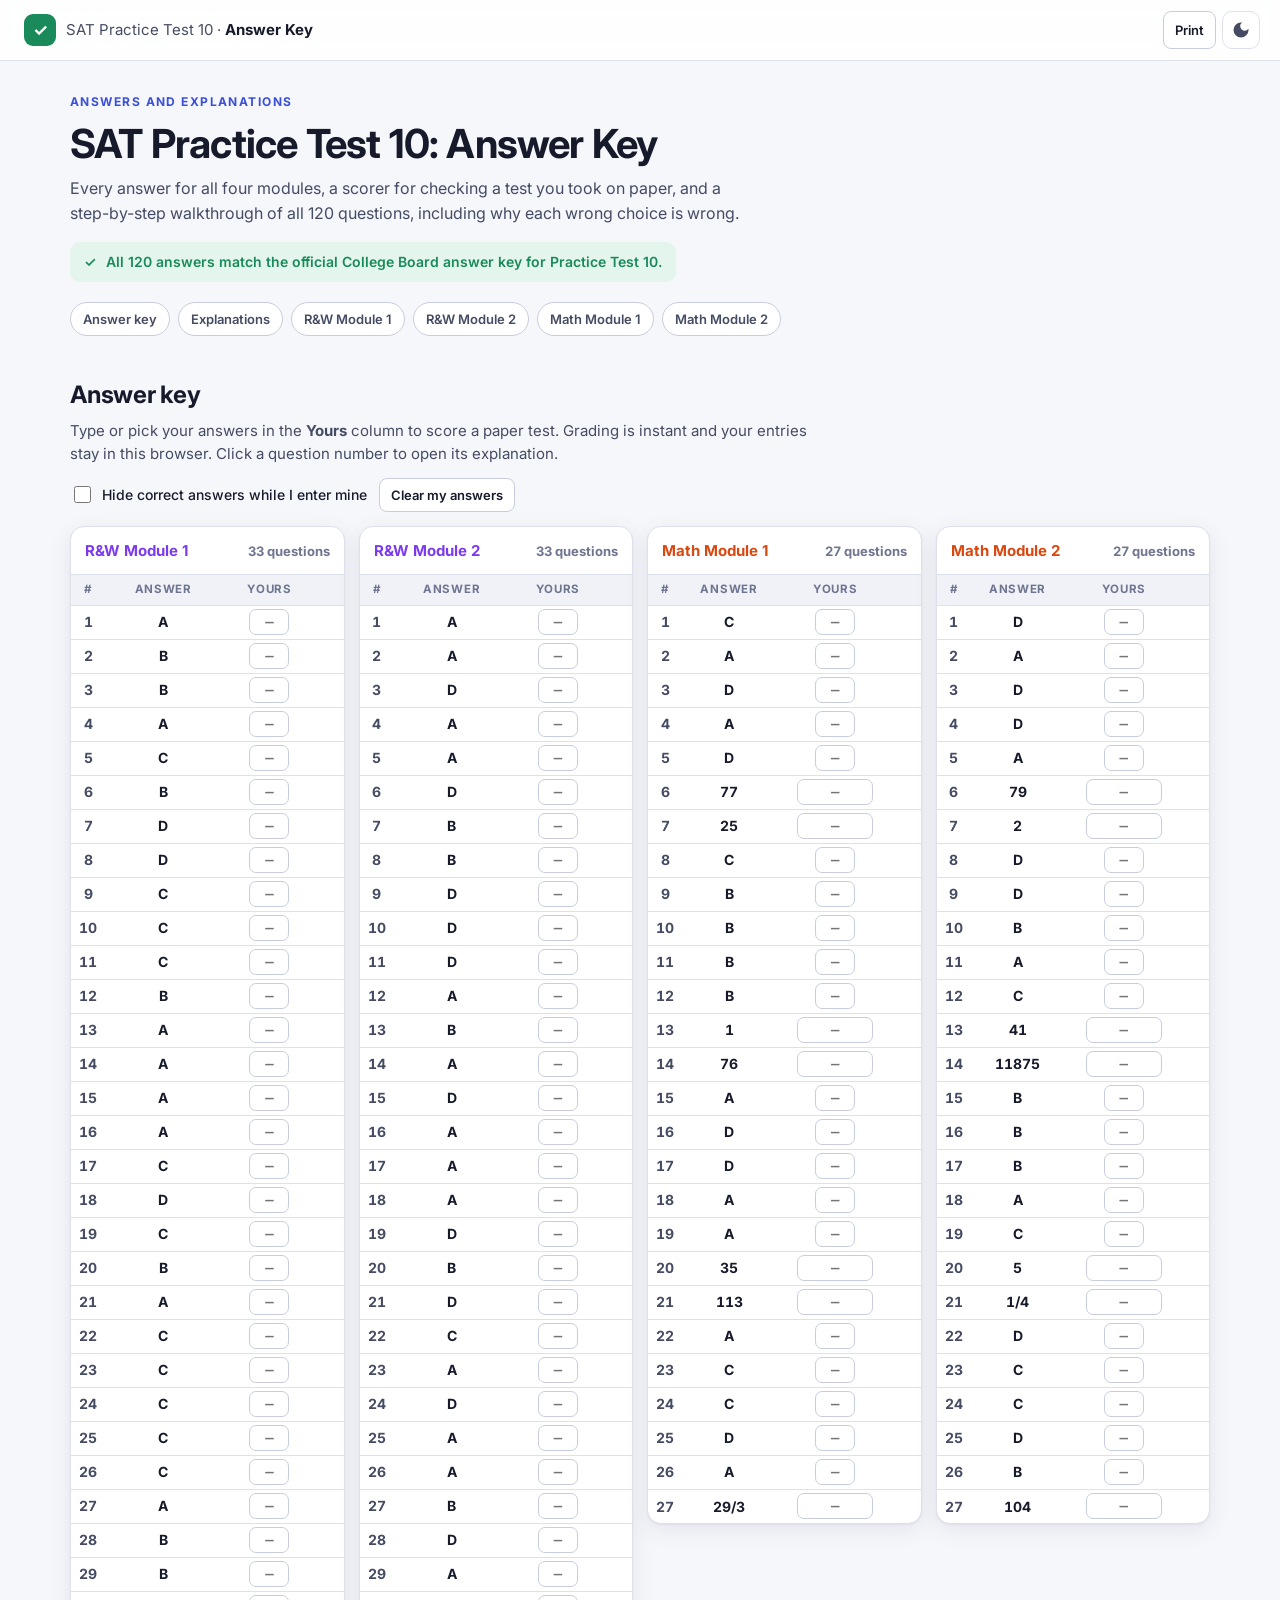
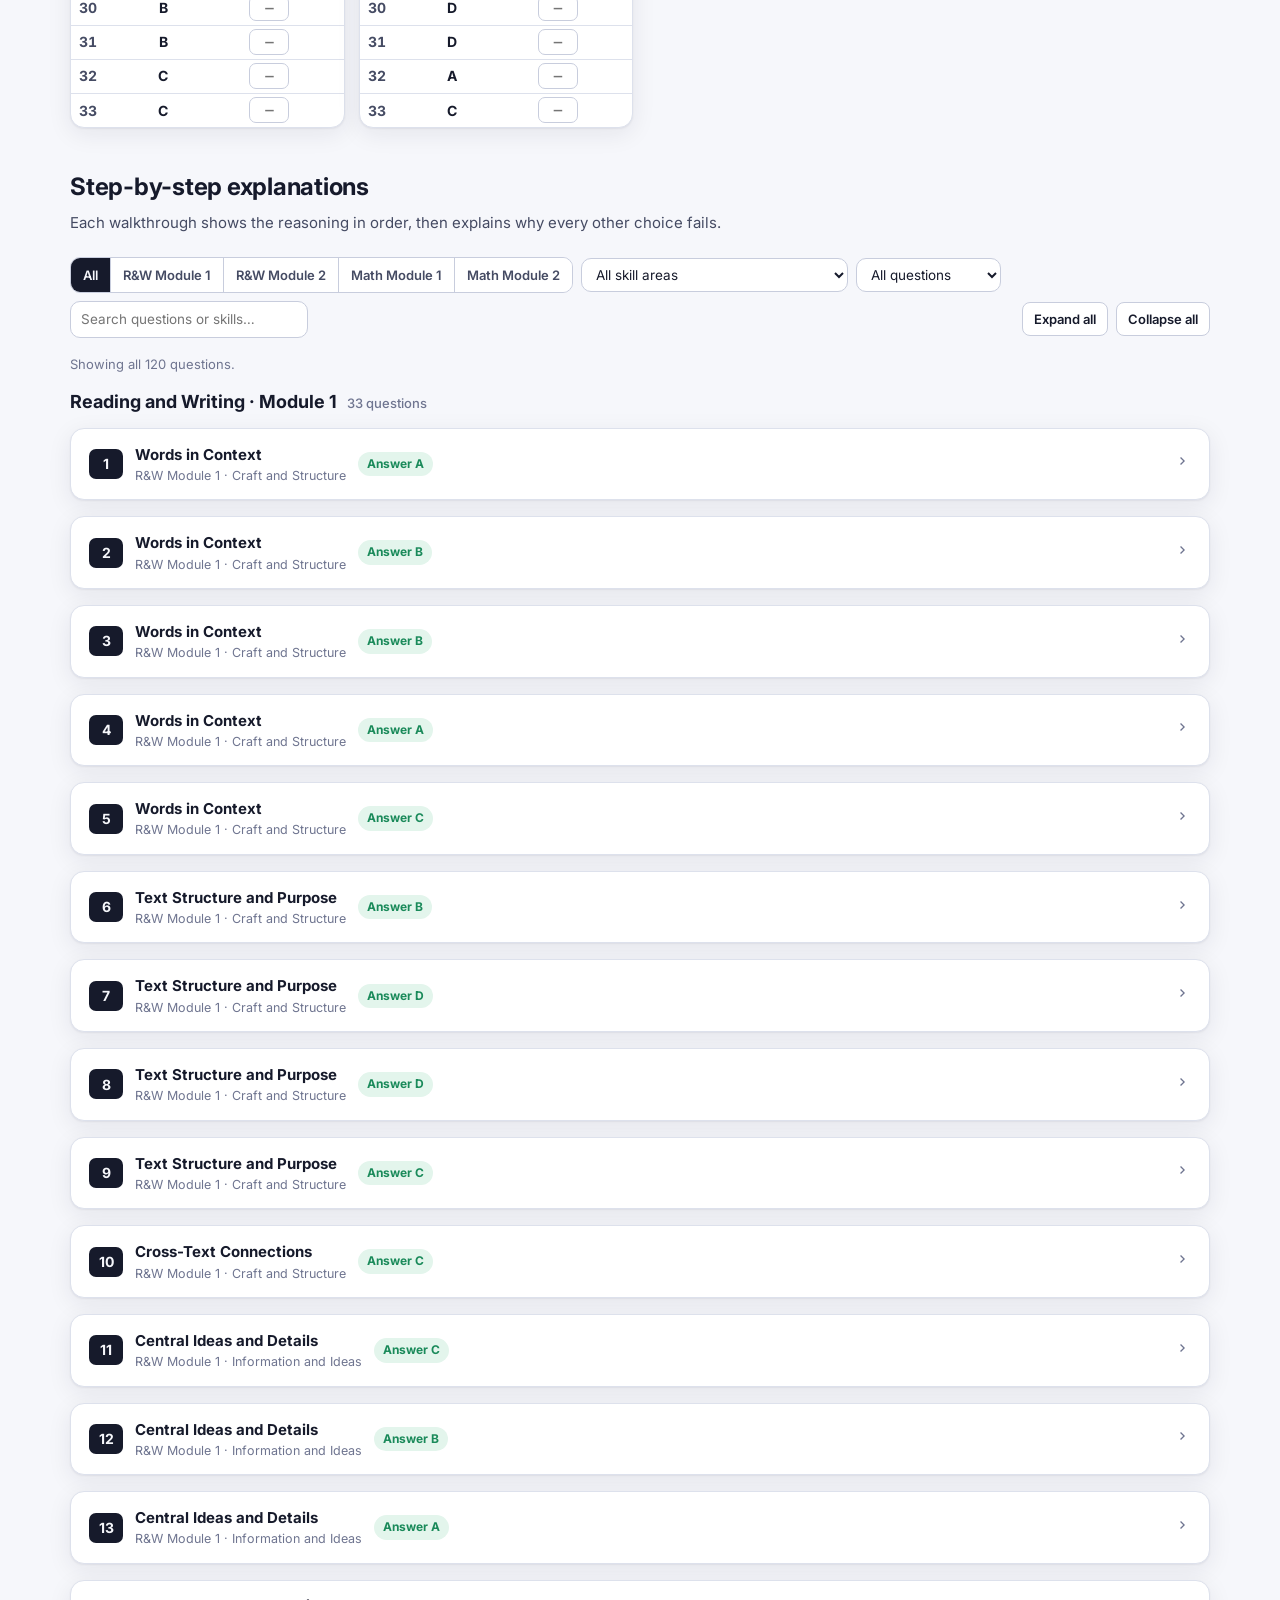
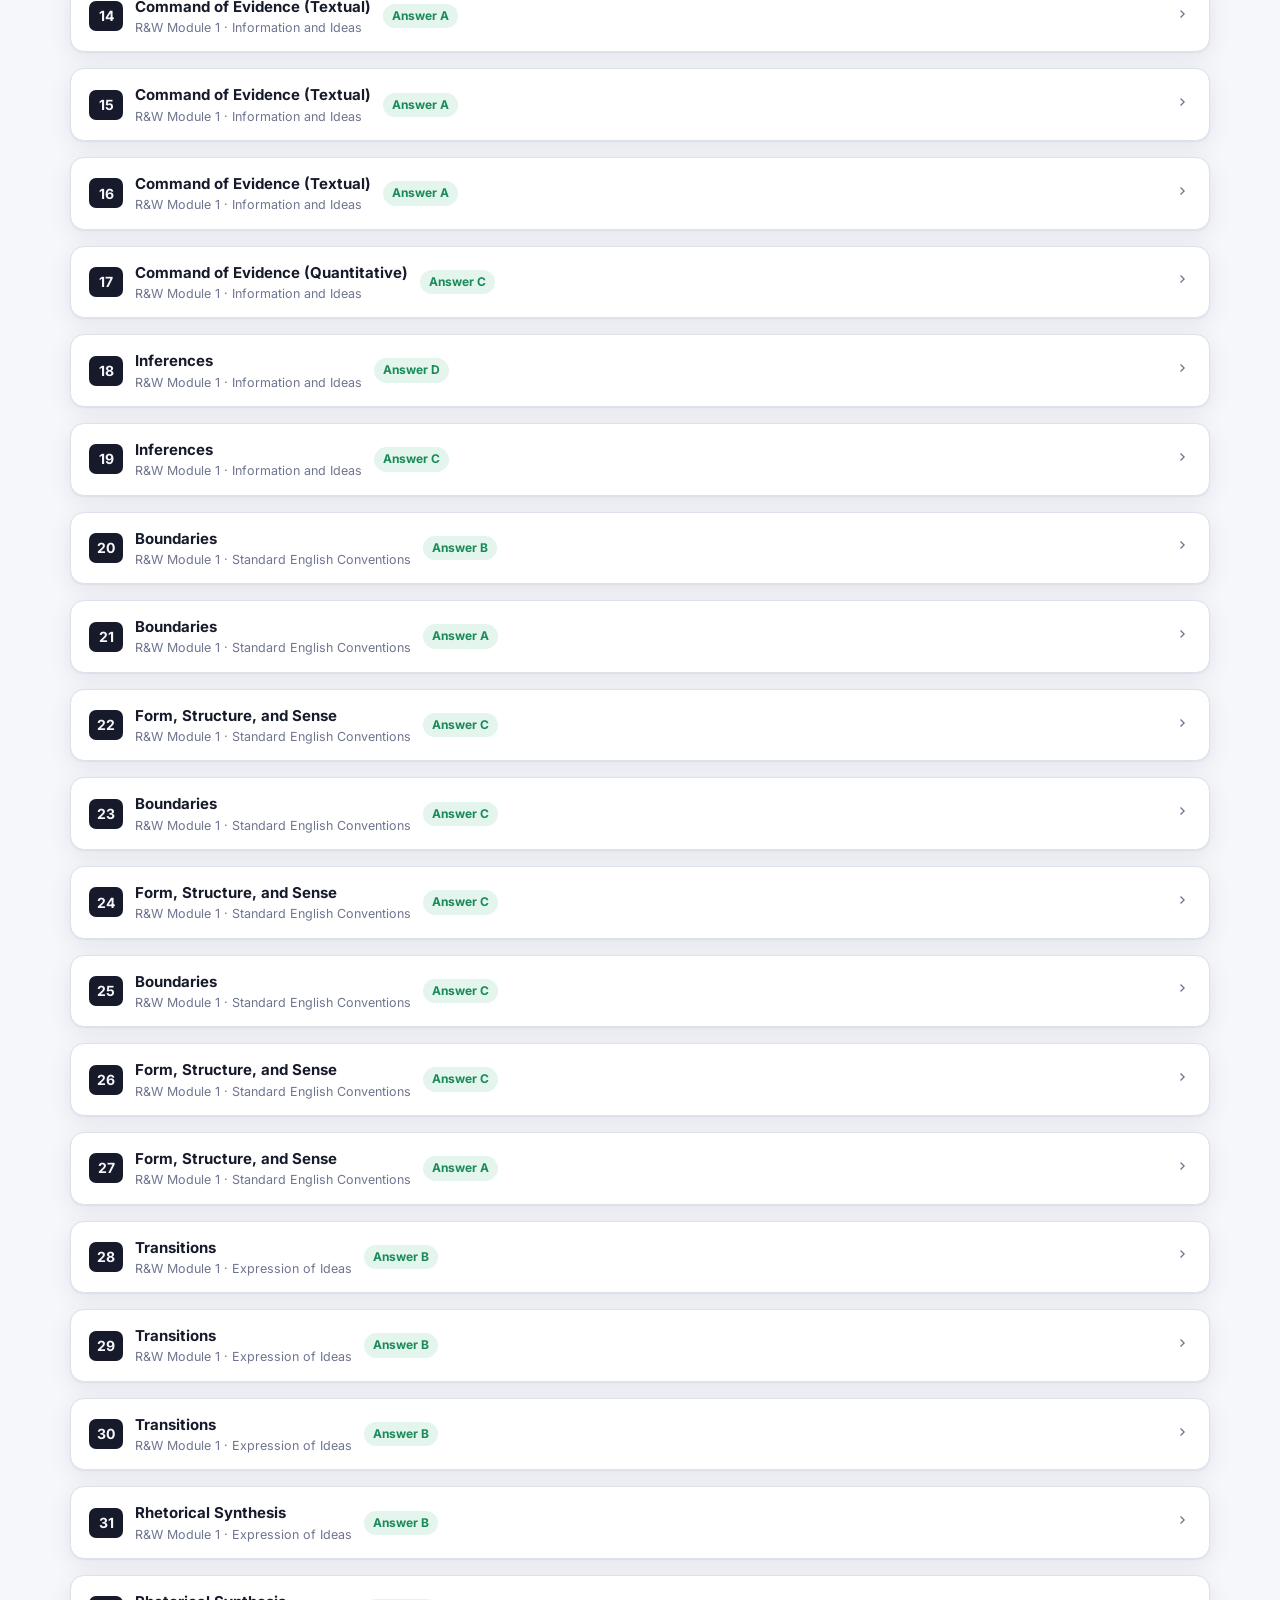
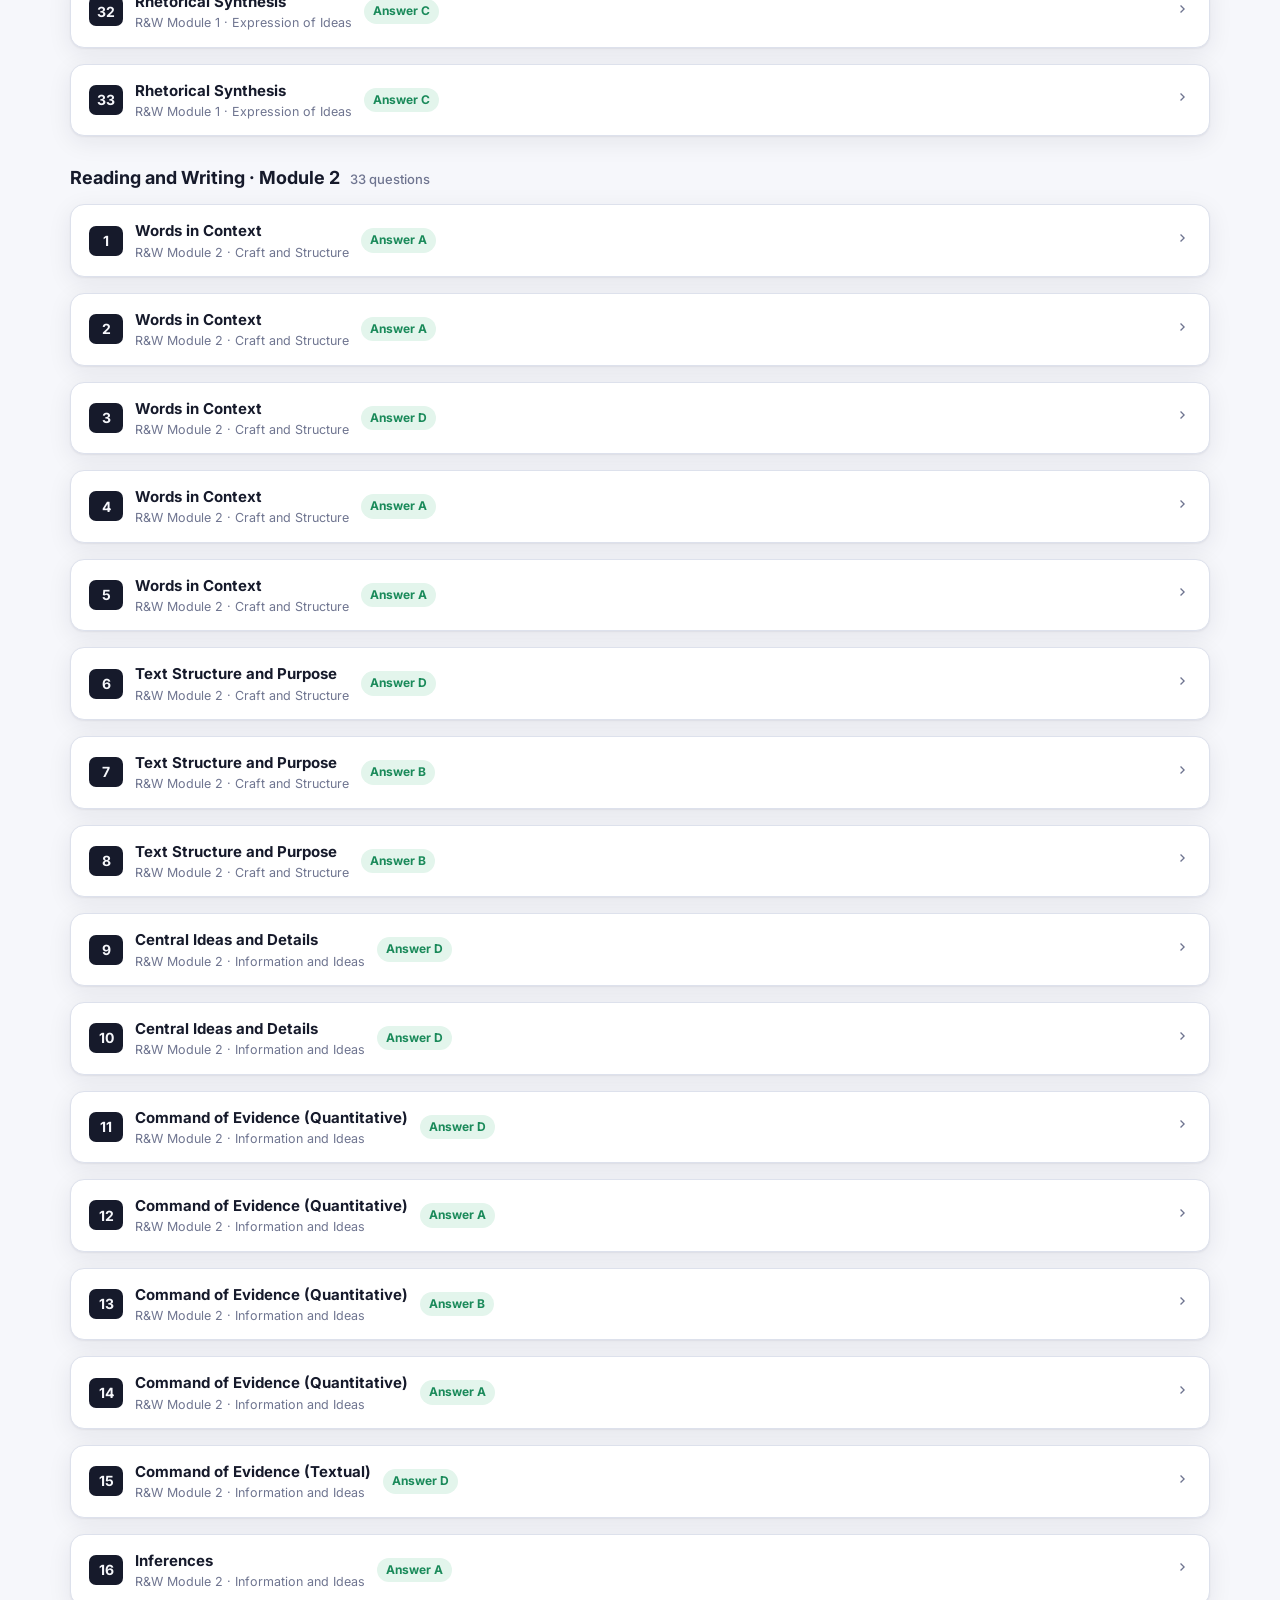
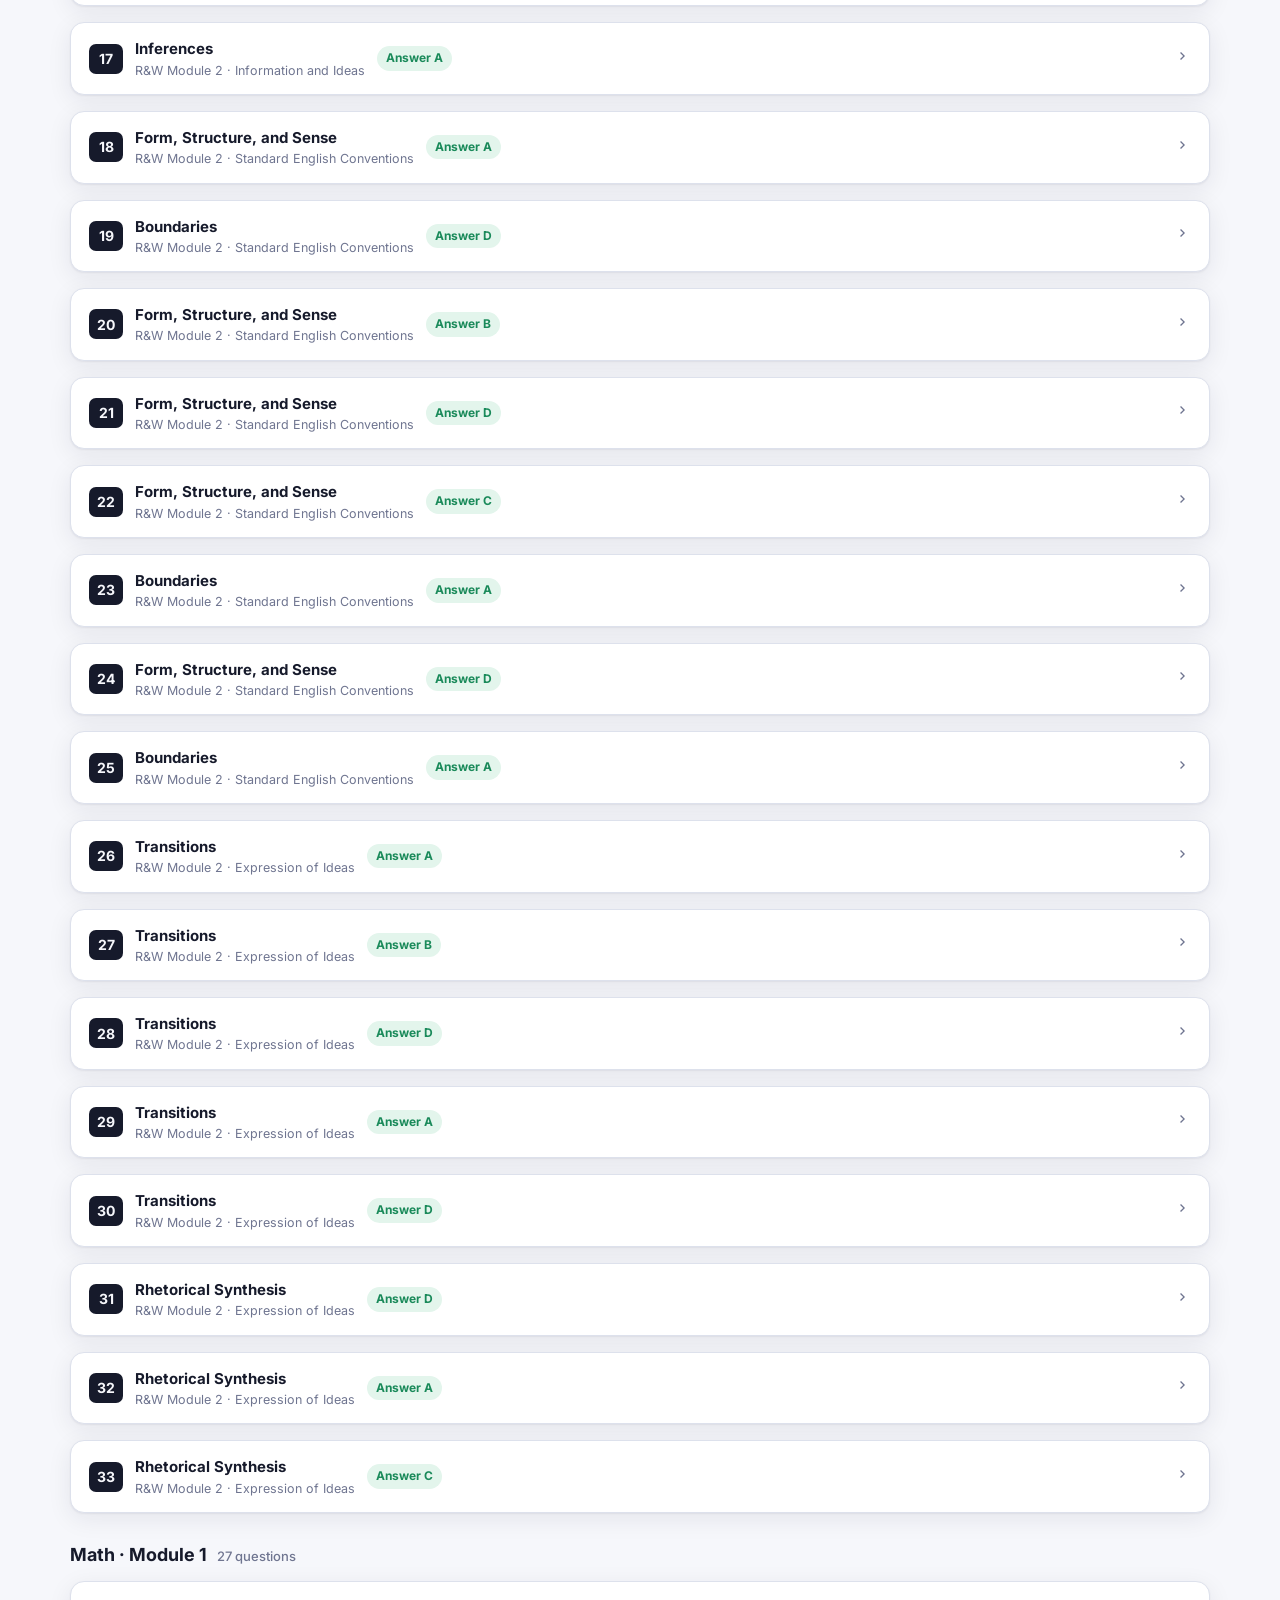
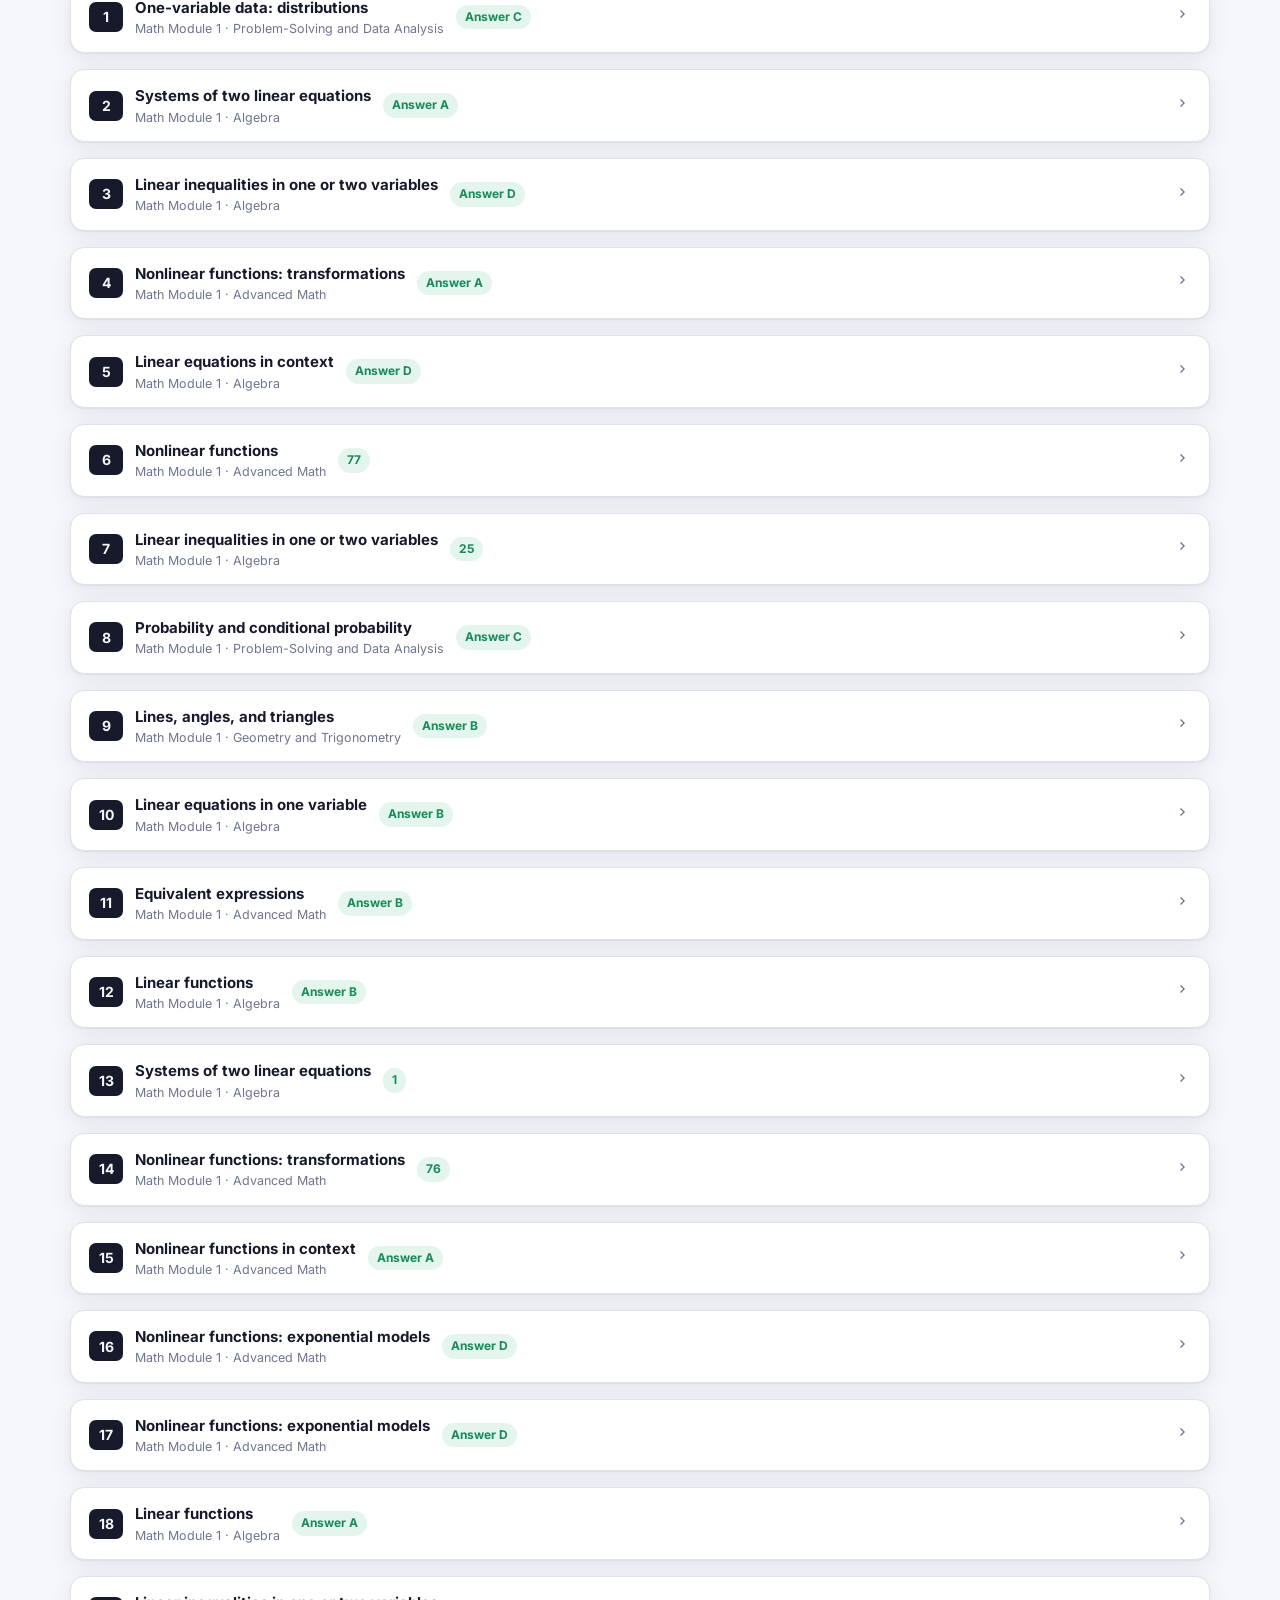
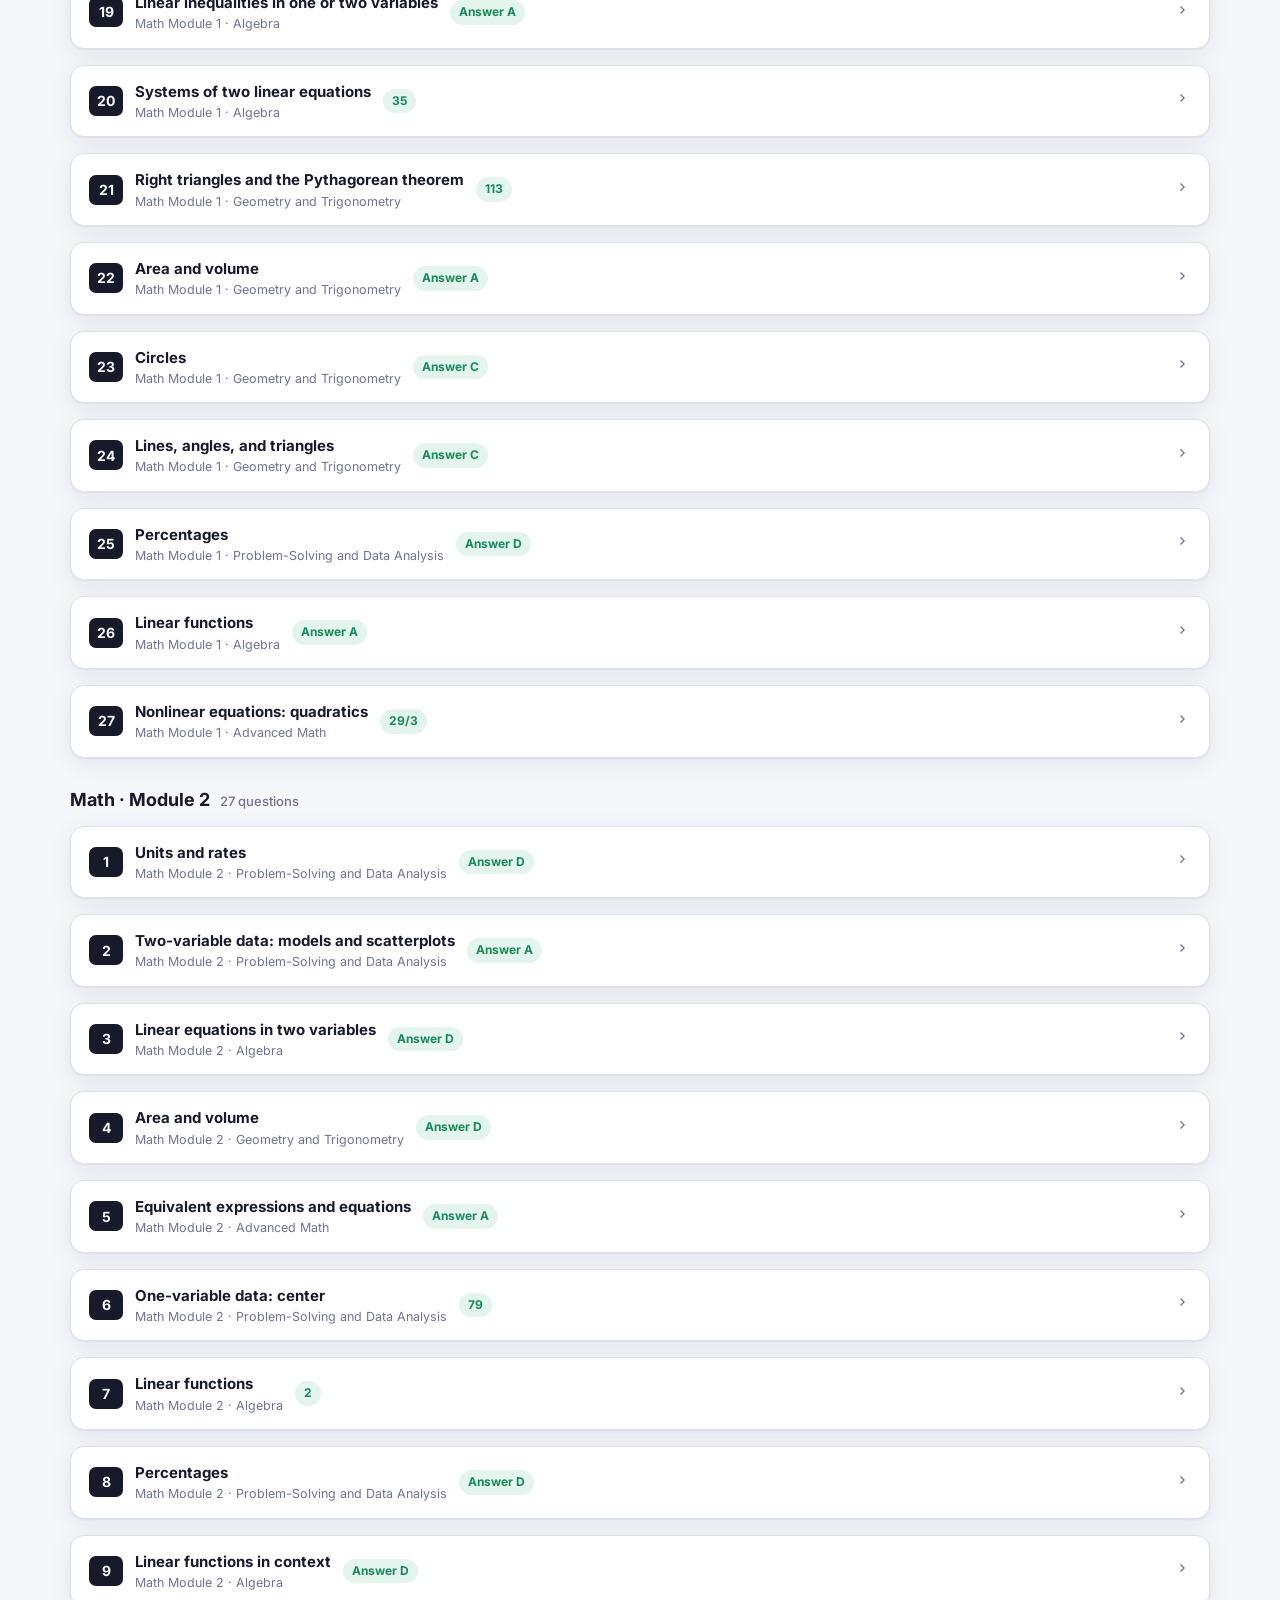
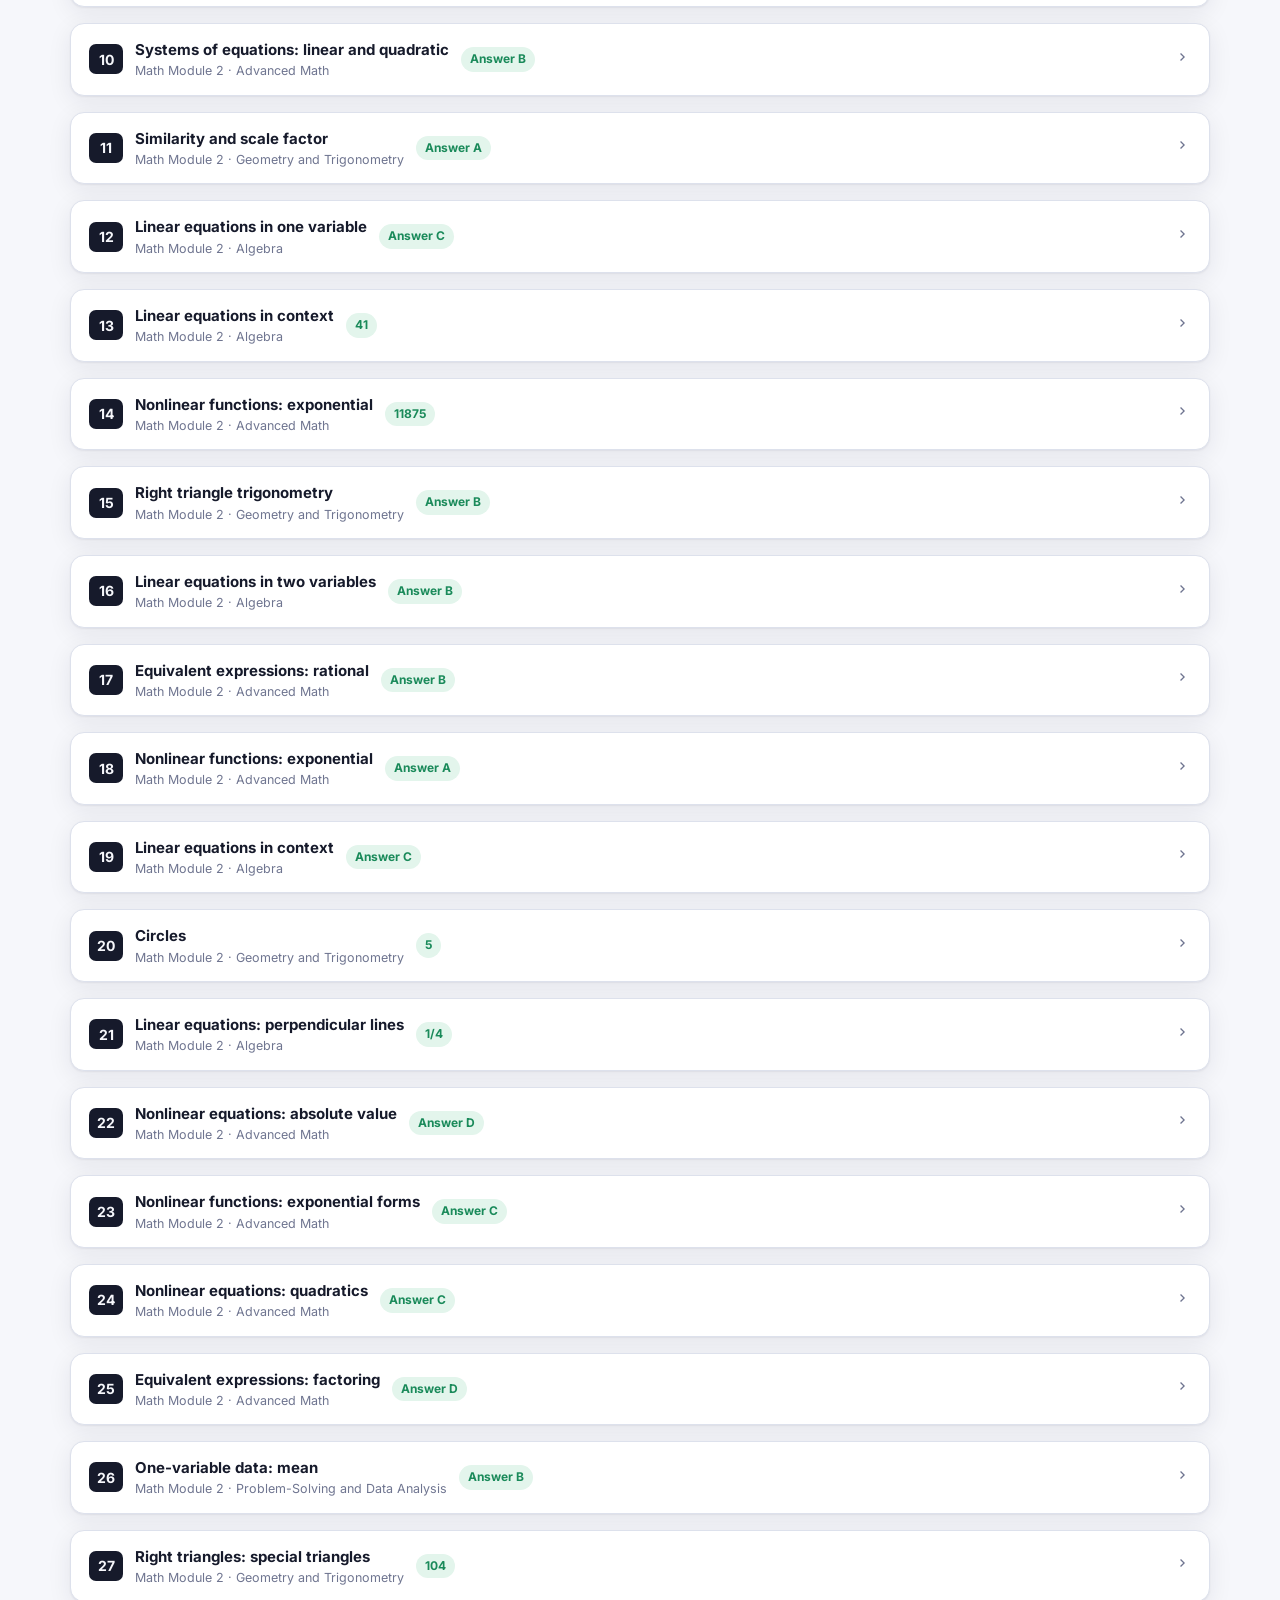
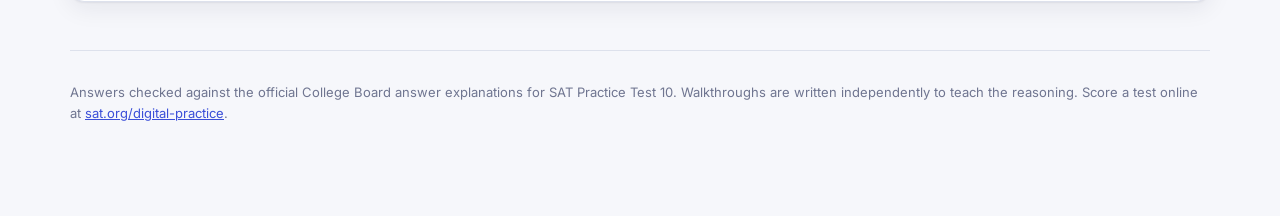
==== index.html @ 5ab657d8 "Add standalone answer key with step-by-step explanations for SAT Practice Test 10" ====
<!DOCTYPE html>
<html lang="en">
<head>
  <meta charset="utf-8">
  <meta name="viewport" content="width=device-width, initial-scale=1">
  <title>SAT Practice Test 10 Answer Key</title>
  <meta name="description" content="Answer key and step-by-step explanations for all 120 questions on SAT Practice Test 10, with a paper-test scorer.">
  <link rel="preconnect" href="https://fonts.googleapis.com">
  <link rel="preconnect" href="https://fonts.gstatic.com" crossorigin>
  <link href="https://fonts.googleapis.com/css2?family=Inter:wght@400;500;600;700&family=Source+Serif+4:ital,opsz,wght@0,8..60,400;0,8..60,600;1,8..60,400&display=swap" rel="stylesheet">
  <link rel="stylesheet" href="css/styles.css">
  <link rel="stylesheet" href="css/answers.css">
  <link rel="icon" href="data:image/svg+xml,%3Csvg xmlns=%27http://www.w3.org/2000/svg%27 viewBox=%270 0 32 32%27%3E%3Crect width=%2732%27 height=%2732%27 rx=%278%27 fill=%27%231a8a5a%27/%3E%3Cpath d=%27M9 16.5l4.5 4.5L23 11%27 stroke=%27white%27 stroke-width=%273.2%27 fill=%27none%27 stroke-linecap=%27round%27 stroke-linejoin=%27round%27/%3E%3C/svg%3E">
</head>
<body>
  <header class="site-header">
    <a class="brand" href="#top" aria-label="Back to top">
      <span class="brand-mark key-mark" aria-hidden="true">✓</span>
      <span class="brand-text">SAT Practice Test 10 · <strong>Answer Key</strong></span>
    </a>
    <div class="header-actions">
      <button class="btn sm" id="printBtn" title="Print or save as PDF">Print</button>
      <button class="icon-btn" id="themeToggle" aria-label="Toggle dark mode" title="Toggle dark mode">
        <svg viewBox="0 0 24 24" width="20" height="20" aria-hidden="true"><path fill="currentColor" d="M12 3a9 9 0 1 0 9 9c0-.46-.04-.92-.1-1.36a5.39 5.39 0 0 1-4.4 2.26 5.4 5.4 0 0 1-3.14-9.8c-.44-.06-.9-.1-1.36-.1z"/></svg>
      </button>
    </div>
  </header>

  <main id="top" class="key-page">
    <section class="hero key-hero">
      <div class="eyebrow">Answers and explanations</div>
      <h1>SAT Practice Test 10: Answer Key</h1>
      <p>Every answer for all four modules, a scorer for checking a test you took on paper, and a step-by-step walkthrough of all 120 questions, including why each wrong choice is wrong.</p>
      <div class="verified"><span aria-hidden="true">✓</span> All 120 answers match the official College Board answer key for Practice Test 10.</div>
      <nav class="jump-chips" aria-label="Jump to section">
        <a href="#key">Answer key</a>
        <a href="#explanations">Explanations</a>
        <a href="#exp-rw1">R&amp;W Module 1</a>
        <a href="#exp-rw2">R&amp;W Module 2</a>
        <a href="#exp-math1">Math Module 1</a>
        <a href="#exp-math2">Math Module 2</a>
      </nav>
    </section>

    <section id="key" class="key-section">
      <div class="section-head">
        <h2>Answer key</h2>
        <p>Type or pick your answers in the <b>Yours</b> column to score a paper test. Grading is instant and your entries stay in this browser. Click a question number to open its explanation.</p>
        <div class="key-tools">
          <label class="switch"><input type="checkbox" id="hideKey"> Hide correct answers while I enter mine</label>
          <button class="btn sm" id="clearAll">Clear my answers</button>
        </div>
      </div>
      <div class="score-summary" id="scoreSummary"></div>
      <div class="key-grid" id="keyGrid"></div>
    </section>

    <section id="explanations" class="key-section">
      <div class="section-head">
        <h2>Step-by-step explanations</h2>
        <p>Each walkthrough shows the reasoning in order, then explains why every other choice fails.</p>
      </div>
      <div class="exp-toolbar">
        <div class="seg" role="group" aria-label="Module filter" id="modFilter"></div>
        <select id="domainFilter" aria-label="Filter by skill area"><option value="">All skill areas</option></select>
        <select id="resultFilter" aria-label="Filter by your result">
          <option value="">All questions</option>
          <option value="no">Ones I missed</option>
          <option value="skip">Ones I left blank</option>
        </select>
        <input type="search" id="search" placeholder="Search questions or skills…" aria-label="Search explanations">
        <span class="spacer"></span>
        <button class="btn sm" data-expand="1">Expand all</button>
        <button class="btn sm" data-expand="0">Collapse all</button>
      </div>
      <p class="filter-count" id="filterCount" aria-live="polite"></p>
      <div id="expList"></div>
    </section>

    <footer class="key-foot">
      <p>Answers checked against the official College Board answer explanations for SAT Practice Test 10. Walkthroughs are written independently to teach the reasoning. Score a test online at <a href="https://satsuite.collegeboard.org/digital/digital-practice-preparation" rel="noopener">sat.org/digital-practice</a>.</p>
    </footer>
  </main>

  <button class="to-top" id="toTop" aria-label="Back to top" hidden>↑</button>

  <script src="js/figures.js"></script>
  <script src="data/rw1.js"></script>
  <script src="data/rw2.js"></script>
  <script src="data/math1.js"></script>
  <script src="data/math2.js"></script>
  <script src="data/rw-steps.js"></script>
  <script src="js/answers.js"></script>
</body>
</html>
---- css/styles.css ----
/* ==========================================================================
   SAT Practice Test 10 — interactive
   ========================================================================== */

:root {
  --bg: #f6f7fb;
  --surface: #ffffff;
  --surface-2: #f0f2f8;
  --surface-3: #e6e9f2;
  --ink: #161a2b;
  --ink-2: #454b63;
  --ink-3: #6f7590;
  --line: #dde1ec;
  --line-2: #c8cddd;
  --accent: #3b4fd8;
  --accent-ink: #ffffff;
  --accent-soft: #e8ebfd;
  --good: #1a8a5a;
  --good-soft: #e3f5ec;
  --bad: #c43d3d;
  --bad-soft: #fbe8e8;
  --warn: #b7791f;
  --warn-soft: #fdf3e1;
  --mark: #e0a100;
  --vocab: #7c3aed;
  --vocab-soft: #f1eafe;
  --plot-1: #3b4fd8;
  --plot-2: #d9480f;
  --plot-3: #1a8a5a;
  --bar-1: #9aa3c0;
  --bar-2: #3f4766;
  --shadow: 0 1px 2px rgba(20, 24, 50, .06), 0 6px 24px rgba(20, 24, 50, .08);
  --shadow-lg: 0 10px 40px rgba(20, 24, 50, .22);
  --radius: 14px;
  --radius-sm: 9px;
  --serif: "Source Serif 4", Georgia, "Times New Roman", serif;
  --sans: Inter, system-ui, -apple-system, "Segoe UI", Roboto, sans-serif;
  --mono: ui-monospace, "Cascadia Mono", Consolas, monospace;
  color-scheme: light;
}

@media (prefers-color-scheme: dark) {
  :root:not([data-theme="light"]) {
    --bg: #0f1220; --surface: #171b2e; --surface-2: #1e2339; --surface-3: #272d48;
    --ink: #e8eaf4; --ink-2: #b6bbd2; --ink-3: #8a90ab; --line: #2b314d; --line-2: #3a4163;
    --accent: #8795ff; --accent-ink: #0f1220; --accent-soft: #252b52;
    --good: #4cc98f; --good-soft: #15332a; --bad: #f07a7a; --bad-soft: #3a1f25;
    --warn: #f0b458; --warn-soft: #3a2d17; --mark: #f5c13d; --vocab: #b794ff; --vocab-soft: #2b2250;
    --plot-1: #8795ff; --plot-2: #ff8a50; --plot-3: #4cc98f; --bar-1: #6c7598; --bar-2: #c3c9e6;
    --shadow: 0 1px 2px rgba(0,0,0,.3), 0 6px 24px rgba(0,0,0,.35);
    --shadow-lg: 0 10px 40px rgba(0,0,0,.55);
    color-scheme: dark;
  }
}
:root[data-theme="dark"] {
  --bg: #0f1220; --surface: #171b2e; --surface-2: #1e2339; --surface-3: #272d48;
  --ink: #e8eaf4; --ink-2: #b6bbd2; --ink-3: #8a90ab; --line: #2b314d; --line-2: #3a4163;
  --accent: #8795ff; --accent-ink: #0f1220; --accent-soft: #252b52;
  --good: #4cc98f; --good-soft: #15332a; --bad: #f07a7a; --bad-soft: #3a1f25;
  --warn: #f0b458; --warn-soft: #3a2d17; --mark: #f5c13d; --vocab: #b794ff; --vocab-soft: #2b2250;
  --plot-1: #8795ff; --plot-2: #ff8a50; --plot-3: #4cc98f; --bar-1: #6c7598; --bar-2: #c3c9e6;
  --shadow: 0 1px 2px rgba(0,0,0,.3), 0 6px 24px rgba(0,0,0,.35);
  --shadow-lg: 0 10px 40px rgba(0,0,0,.55);
  color-scheme: dark;
}

*, *::before, *::after { box-sizing: border-box; }
html { -webkit-text-size-adjust: 100%; }
body {
  margin: 0; background: var(--bg); color: var(--ink);
  font: 15px/1.55 var(--sans);
  min-height: 100vh; overflow-x: hidden;
}
button, input, select, textarea { font: inherit; color: inherit; }
button { cursor: pointer; }
:focus-visible { outline: 2px solid var(--accent); outline-offset: 2px; border-radius: 6px; }
main { outline: none; }
[hidden] { display: none !important; }
sup, sub { font-size: .72em; line-height: 0; }

/* ---------- Header ---------- */
.site-header {
  position: sticky; top: 0; z-index: 30;
  display: flex; align-items: center; justify-content: space-between;
  padding: 10px 20px; background: color-mix(in srgb, var(--surface) 88%, transparent);
  backdrop-filter: blur(10px); border-bottom: 1px solid var(--line);
}
.brand { display: flex; align-items: center; gap: 10px; background: none; border: 0; padding: 4px; }
.brand-mark {
  display: grid; place-items: center; width: 32px; height: 32px; border-radius: 9px;
  background: var(--accent); color: var(--accent-ink); font-weight: 700; font-size: 14px;
}
.brand-text { font-size: 15px; color: var(--ink-2); }
.brand-text strong { color: var(--ink); }
.header-actions { display: flex; gap: 6px; }

.icon-btn {
  display: inline-grid; place-items: center; width: 38px; height: 38px;
  border: 1px solid var(--line); background: var(--surface); border-radius: 10px; color: var(--ink-2);
}
.icon-btn:hover { background: var(--surface-2); color: var(--ink); }
.icon-btn.sm { width: 30px; height: 30px; font-size: 20px; line-height: 1; }

/* ---------- Buttons ---------- */
.btn {
  display: inline-flex; align-items: center; justify-content: center; gap: 8px;
  padding: 9px 16px; border-radius: 10px; border: 1px solid var(--line-2);
  background: var(--surface); color: var(--ink); font-weight: 600; font-size: 14px;
  transition: background .15s, border-color .15s, transform .05s;
  white-space: nowrap;
}
.btn:hover { background: var(--surface-2); }
.btn:active { transform: translateY(1px); }
.btn.primary { background: var(--accent); border-color: var(--accent); color: var(--accent-ink); }
.btn.primary:hover { filter: brightness(1.08); }
.btn.ghost { border-color: transparent; background: transparent; color: var(--ink-2); }
.btn.ghost:hover { background: var(--surface-2); color: var(--ink); }
.btn.sm { padding: 6px 11px; font-size: 13px; border-radius: 8px; }
.btn.tool { gap: 6px; font-weight: 500; color: var(--ink-2); }
.btn.tool.on { background: var(--accent-soft); border-color: var(--accent); color: var(--accent); }
.btn.vocab.on { background: var(--vocab-soft); border-color: var(--vocab); color: var(--vocab); }
.btn[disabled] { opacity: .45; cursor: not-allowed; }
.btn svg { flex: none; }

/* ---------- Home ---------- */
.home { max-width: 1080px; margin: 0 auto; padding: 36px 20px 64px; }
.hero { display: grid; gap: 10px; margin-bottom: 28px; }
.hero .eyebrow { font-size: 12px; font-weight: 700; letter-spacing: .12em; text-transform: uppercase; color: var(--accent); }
.hero h1 { margin: 0; font-size: clamp(28px, 4.5vw, 40px); line-height: 1.12; letter-spacing: -.02em; }
.hero p { margin: 0; color: var(--ink-2); max-width: 680px; font-size: 16px; }
.section-title { font-size: 13px; font-weight: 700; text-transform: uppercase; letter-spacing: .08em; color: var(--ink-3); margin: 28px 0 12px; }
.module-grid { display: grid; grid-template-columns: repeat(auto-fill, minmax(240px, 1fr)); gap: 14px; }
.module-card {
  display: flex; flex-direction: column; gap: 12px; padding: 18px;
  background: var(--surface); border: 1px solid var(--line); border-radius: var(--radius); box-shadow: var(--shadow);
}
.module-card .tag { font-size: 12px; font-weight: 600; color: var(--ink-3); }
.module-card h3 { margin: 0; font-size: 18px; line-height: 1.25; }
.module-card .meta { display: flex; gap: 14px; font-size: 13px; color: var(--ink-3); }
.module-card .progress { height: 6px; border-radius: 3px; background: var(--surface-3); overflow: hidden; }
.module-card .progress > span { display: block; height: 100%; background: var(--accent); border-radius: 3px; }
.module-card .score { font-size: 13px; font-weight: 600; }
.module-card .actions { display: flex; gap: 8px; flex-wrap: wrap; margin-top: auto; }
.module-card.rw .tag { color: var(--vocab); }
.module-card.math .tag { color: var(--plot-2); }

.feature-list { display: grid; grid-template-columns: repeat(auto-fill, minmax(220px, 1fr)); gap: 12px; }
.feature { display: flex; gap: 12px; padding: 14px; border-radius: var(--radius-sm); background: var(--surface); border: 1px solid var(--line); }
.feature .ico { flex: none; display: grid; place-items: center; width: 34px; height: 34px; border-radius: 9px; background: var(--accent-soft); color: var(--accent); }
.feature b { display: block; font-size: 14px; }
.feature span { font-size: 13px; color: var(--ink-3); }
.home-foot { margin-top: 28px; display: flex; gap: 10px; flex-wrap: wrap; align-items: center; color: var(--ink-3); font-size: 13px; }

/* ---------- Test shell ---------- */
.test { display: flex; flex-direction: column; min-height: calc(100vh - 57px); }
.test-bar {
  position: sticky; top: 57px; z-index: 20;
  display: flex; align-items: center; justify-content: space-between; gap: 12px; flex-wrap: wrap;
  padding: 10px 20px; background: var(--surface); border-bottom: 1px solid var(--line);
}
.test-bar .title { display: flex; flex-direction: column; min-width: 0; }
.test-bar .title b { font-size: 15px; }
.test-bar .title span { font-size: 12px; color: var(--ink-3); }
.timer { display: flex; align-items: center; gap: 8px; font-variant-numeric: tabular-nums; }
.timer .time { font-size: 18px; font-weight: 700; min-width: 58px; text-align: center; }
.timer.low .time { color: var(--bad); }
.tools { display: flex; gap: 6px; flex-wrap: wrap; }

.q-wrap { flex: 1; display: grid; grid-template-columns: 1fr; max-width: 1280px; width: 100%; margin: 0 auto; }
.q-wrap.split { grid-template-columns: minmax(0, 1fr) minmax(0, 1fr); }
.q-pane { padding: 26px 28px 40px; min-width: 0; }
.q-wrap.split .q-pane.left { border-right: 1px solid var(--line); }
.q-wrap.single .q-pane { max-width: 820px; margin: 0 auto; width: 100%; }

.passage { font-family: var(--serif); font-size: 17.5px; line-height: 1.7; }
.passage p { margin: 0 0 12px; }
.passage .intro { font-family: var(--sans); font-size: 14.5px; color: var(--ink-2); }
.passage blockquote { margin: 10px 0 14px; padding-left: 16px; border-left: 3px solid var(--line-2); }
.passage .poem { white-space: pre-line; }
.passage .text-label { font-family: var(--sans); font-weight: 700; font-size: 13px; text-transform: uppercase; letter-spacing: .06em; color: var(--ink-3); display: block; margin-top: 8px; }
.passage ul.notes { font-family: var(--sans); font-size: 15.5px; padding-left: 20px; }
.passage ul.notes li { margin-bottom: 6px; }
.passage .credit { font-size: 12px; color: var(--ink-3); font-family: var(--sans); }
.passage u, .prompt u { text-decoration-thickness: 1.5px; text-underline-offset: 3px; }

.q-head {
  display: flex; align-items: center; gap: 10px; padding: 6px 6px 6px 0; margin-bottom: 16px;
  border-bottom: 2px dashed var(--line);
}
.q-num { display: grid; place-items: center; min-width: 34px; height: 30px; padding: 0 8px; border-radius: 7px; background: var(--ink); color: var(--bg); font-weight: 700; font-size: 14px; }
.mark-btn { display: inline-flex; align-items: center; gap: 6px; background: none; border: 0; color: var(--ink-2); font-size: 14px; padding: 6px 8px; border-radius: 8px; }
.mark-btn:hover { background: var(--surface-2); }
.mark-btn svg { color: var(--ink-3); }
.mark-btn.on svg { color: var(--mark); fill: var(--mark); }
.q-head .spacer { flex: 1; }
.elim-toggle { font-size: 12px; font-weight: 700; padding: 5px 8px; border-radius: 7px; border: 1px solid var(--line-2); background: var(--surface); color: var(--ink-2); text-decoration: line-through; }
.elim-toggle.on { background: var(--ink); color: var(--bg); border-color: var(--ink); }
.skill-chip { font-size: 12px; color: var(--ink-3); background: var(--surface-2); border-radius: 999px; padding: 3px 10px; }

.prompt { font-size: 16px; margin: 0 0 16px; }
.prompt.math { font-family: var(--serif); font-size: 18px; line-height: 1.65; }
.prompt .eq { display: block; text-align: center; margin: 8px 0; font-size: 1.05em; }

.choices { display: grid; gap: 10px; }
.choice-row { display: flex; align-items: stretch; gap: 8px; }
.choice {
  flex: 1; display: flex; align-items: center; gap: 12px; text-align: left;
  padding: 12px 14px; border-radius: 12px; border: 1.5px solid var(--line-2); background: var(--surface);
  transition: border-color .12s, background .12s;
  min-height: 52px;
}
.choice:hover { border-color: var(--accent); }
.choice .letter {
  flex: none; display: grid; place-items: center; width: 30px; height: 30px; border-radius: 50%;
  border: 1.5px solid var(--ink-2); font-weight: 700; font-size: 14px;
}
.choice .ctext { font-family: var(--serif); font-size: 16.5px; line-height: 1.5; min-width: 0; }
.choice.selected { border-color: var(--accent); background: var(--accent-soft); box-shadow: inset 0 0 0 1px var(--accent); }
.choice.selected .letter { background: var(--accent); border-color: var(--accent); color: var(--accent-ink); }
.choice.eliminated { opacity: .5; }
.choice.eliminated .ctext, .choice.eliminated .letter { text-decoration: line-through; }
.elim-btn { flex: none; width: 40px; border-radius: 10px; border: 1px solid var(--line); background: var(--surface); color: var(--ink-3); font-size: 12px; font-weight: 700; }
.elim-btn:hover { color: var(--ink); background: var(--surface-2); }
.choice-row.eliminated .elim-btn { color: var(--accent); }
.choice .ctext .fig-inline svg { max-width: 220px; }
.choices.grid2, .recap-choices.grid2 { grid-template-columns: repeat(2, minmax(0, 1fr)); }
.choices.grid2 .choice { align-items: flex-start; }
.choices.grid2 .ctext, .recap-choices.grid2 .ctext { width: 100%; }
.choices.grid2 .ctext svg, .recap-choices.grid2 .ctext svg { width: 100%; height: auto; }
.choices.grid2 table.data, .recap-choices.grid2 table.data { margin: 0; }

.spr { display: grid; gap: 10px; max-width: 360px; }
.spr label { font-size: 13px; color: var(--ink-3); font-weight: 600; }
.spr input {
  font: 600 22px/1.2 var(--mono); padding: 12px 14px; border-radius: 12px;
  border: 1.5px solid var(--line-2); background: var(--surface); width: 100%;
}
.spr input:focus { outline: none; border-color: var(--accent); box-shadow: 0 0 0 3px var(--accent-soft); }
.spr .preview { font-size: 13px; color: var(--ink-3); }
.spr .preview.err { color: var(--bad); }
.spr-rules { font-size: 13px; color: var(--ink-3); border: 1px dashed var(--line-2); padding: 10px 12px; border-radius: 10px; }
.spr-rules summary { cursor: pointer; font-weight: 600; color: var(--ink-2); }
.spr-rules ul { margin: 8px 0 0; padding-left: 18px; }

.help-row { display: flex; gap: 8px; flex-wrap: wrap; margin-top: 22px; }
.help-card {
  margin-top: 14px; padding: 14px 16px; border-radius: 12px; border: 1px solid var(--line);
  background: var(--surface-2); font-size: 14.5px;
}
.help-card h4 { margin: 0 0 8px; font-size: 13px; text-transform: uppercase; letter-spacing: .06em; }
.help-card.vocab-card { background: var(--vocab-soft); border-color: color-mix(in srgb, var(--vocab) 35%, transparent); }
.help-card.vocab-card h4 { color: var(--vocab); }
.help-card.hint-card { background: var(--warn-soft); border-color: color-mix(in srgb, var(--warn) 35%, transparent); }
.help-card.hint-card h4 { color: var(--warn); }
.vocab-list { display: grid; gap: 8px; margin: 0; }
.vocab-list div { display: grid; grid-template-columns: minmax(90px, auto) 1fr; gap: 10px; }
.vocab-list dt { font-weight: 700; font-family: var(--serif); font-size: 15.5px; }
.vocab-list dd { margin: 0; color: var(--ink-2); }
.vocab-list .pos { font-style: italic; color: var(--ink-3); font-size: 12.5px; margin-right: 4px; }

.vw {
  background: color-mix(in srgb, var(--vocab) 12%, transparent);
  border-bottom: 2px dotted var(--vocab); border-radius: 3px; cursor: help; padding: 0 1px;
}
.popover {
  position: fixed; z-index: 90; max-width: 300px; padding: 10px 12px; border-radius: 10px;
  background: var(--ink); color: var(--bg); font-size: 13.5px; line-height: 1.45; box-shadow: var(--shadow-lg);
  pointer-events: none;
}
.popover b { display: block; font-family: var(--serif); font-size: 15px; margin-bottom: 2px; }

/* ---------- Figures ---------- */
.figure { margin: 4px 0 18px; }
.figure svg { display: block; max-width: 100%; height: auto; margin: 0 auto; }
.figure .cap { text-align: center; font-weight: 600; font-size: 14px; margin-bottom: 6px; font-family: var(--serif); }
.fig-grid4 { display: grid; grid-template-columns: repeat(2, minmax(0, 1fr)); gap: 12px; }
svg .ax { stroke: var(--ink-2); stroke-width: 1.4; fill: none; }
svg .gl { stroke: var(--line-2); stroke-width: .8; fill: none; }
svg .gl2 { stroke: var(--line); stroke-width: .6; fill: none; }
svg .tk { fill: var(--ink-2); font: 11px var(--sans); }
svg .lbl { fill: var(--ink-2); font: italic 13px var(--serif); }
svg .lbl2 { fill: var(--ink-2); font: 12px var(--sans); }
svg .curve { stroke: var(--ink); stroke-width: 2; fill: none; stroke-linejoin: round; }
svg .dot { fill: var(--ink); }
svg .bar1 { fill: var(--bar-1); stroke: var(--ink-2); stroke-width: .8; }
svg .bar2 { fill: var(--bar-2); stroke: var(--ink-2); stroke-width: .8; }
svg .s-a { stroke: var(--ink); stroke-width: 1.8; fill: none; }
svg .s-ab { stroke: var(--ink); stroke-width: 1.6; fill: none; stroke-dasharray: 6 4; }
svg .s-b { stroke: var(--ink); stroke-width: 1.8; fill: none; stroke-dasharray: 2 3; }
svg .m-a { fill: var(--ink); }
svg .m-ab { fill: var(--bar-1); stroke: var(--ink); stroke-width: 1; }
svg .m-b { fill: var(--surface); stroke: var(--ink); stroke-width: 1.2; }
svg .leg { fill: var(--surface); stroke: var(--ink-3); stroke-width: .8; }

table.data {
  border-collapse: collapse; margin: 0 auto; font-size: 14px; font-variant-numeric: tabular-nums;
  background: var(--surface);
}
table.data th, table.data td { border: 1px solid var(--line-2); padding: 5px 10px; text-align: center; }
table.data th { background: var(--surface-2); font-weight: 600; font-size: 13px; }
table.data td.l, table.data th.l { text-align: left; }
.table-scroll { overflow-x: auto; max-width: 100%; }
.table-caption { text-align: center; font-weight: 600; font-family: var(--serif); margin-bottom: 8px; font-size: 14.5px; }
.table-note { font-size: 12.5px; color: var(--ink-3); margin-top: 6px; text-align: center; }

/* ---------- Math typography ---------- */
.m { font-family: var(--serif); font-style: italic; }
.frac { display: inline-flex; flex-direction: column; vertical-align: middle; text-align: center; margin: 0 2px; line-height: 1.15; font-size: .95em; }
.frac > span:first-child { border-bottom: 1.2px solid currentColor; padding: 0 3px 1px; }
.frac > span:last-child { padding: 1px 3px 0; }
.sqrt { white-space: nowrap; }
.sqrt > span { border-top: 1.2px solid currentColor; padding: 0 2px 0 1px; margin-left: 1px; }
.abs { padding: 0 3px; border-left: 1.5px solid currentColor; border-right: 1.5px solid currentColor; }

/* ---------- Bottom nav ---------- */
.test-foot {
  position: sticky; bottom: 0; z-index: 20;
  display: flex; align-items: center; justify-content: space-between; gap: 10px;
  padding: 10px 20px; background: var(--surface); border-top: 1px solid var(--line);
}
.nav-toggle { display: inline-flex; align-items: center; gap: 8px; background: var(--ink); color: var(--bg); border: 0; border-radius: 10px; padding: 9px 14px; font-weight: 600; font-size: 14px; }
.nav-toggle svg { transition: transform .15s; }
.nav-toggle[aria-expanded="true"] svg { transform: rotate(180deg); }
.foot-actions { display: flex; gap: 8px; }

.navigator {
  position: fixed; left: 50%; bottom: 72px; transform: translateX(-50%); z-index: 40;
  width: min(560px, calc(100vw - 24px)); padding: 18px; border-radius: 16px;
  background: var(--surface); border: 1px solid var(--line); box-shadow: var(--shadow-lg);
}
.navigator h4 { margin: 0 0 4px; font-size: 15px; }
.nav-legend { display: flex; gap: 14px; flex-wrap: wrap; font-size: 12px; color: var(--ink-3); margin: 6px 0 14px; }
.nav-legend span { display: inline-flex; align-items: center; gap: 6px; }
.nav-legend i { width: 14px; height: 14px; border-radius: 4px; display: inline-block; border: 1.5px dashed var(--line-2); }
.nav-legend i.ans { background: var(--accent); border: 0; }
.nav-legend i.cur { border: 2px solid var(--ink); }
.nav-legend i.flg { border: 0; border-radius: 50%; background: var(--mark); }
.nav-grid { display: grid; grid-template-columns: repeat(auto-fill, minmax(40px, 1fr)); gap: 8px; }
.nav-cell {
  position: relative; height: 40px; border-radius: 9px; font-weight: 700; font-size: 14px;
  border: 1.5px dashed var(--line-2); background: var(--surface); color: var(--ink-2);
}
.nav-cell.ans { background: var(--accent); color: var(--accent-ink); border: 1.5px solid var(--accent); }
.nav-cell.cur { outline: 2.5px solid var(--ink); outline-offset: 2px; }
.nav-cell.flag::after {
  content: ""; position: absolute; top: -5px; right: -5px; width: 12px; height: 12px; border-radius: 50%;
  background: var(--mark); border: 2px solid var(--surface);
}
.navigator .nav-foot { display: flex; justify-content: center; margin-top: 14px; }

/* ---------- Check / review page ---------- */
.checkpage { max-width: 760px; margin: 0 auto; padding: 34px 20px 60px; text-align: center; }
.checkpage h2 { margin: 0 0 6px; }
.checkpage p { color: var(--ink-2); margin: 0 0 20px; }
.checkpage .nav-grid { max-width: 560px; margin: 0 auto 24px; }
.checkpage .warn-line { color: var(--warn); font-weight: 600; margin-bottom: 18px; }

/* ---------- Results & explanations ---------- */
.review { max-width: 980px; margin: 0 auto; padding: 30px 20px 80px; }
.score-hero {
  display: grid; grid-template-columns: auto 1fr; gap: 24px; align-items: center;
  padding: 22px; border-radius: var(--radius); background: var(--surface); border: 1px solid var(--line); box-shadow: var(--shadow);
}
.ring { position: relative; width: 132px; height: 132px; }
.ring svg { transform: rotate(-90deg); }
.ring .ring-bg { stroke: var(--surface-3); }
.ring .ring-fg { stroke: var(--accent); transition: stroke-dashoffset .8s ease; }
.ring .ring-txt { position: absolute; inset: 0; display: grid; place-items: center; text-align: center; }
.ring .ring-txt b { font-size: 30px; line-height: 1; display: block; }
.ring .ring-txt span { font-size: 12px; color: var(--ink-3); }
.score-hero h2 { margin: 0 0 4px; font-size: 22px; }
.score-hero p { margin: 0 0 12px; color: var(--ink-2); }
.stat-row { display: flex; gap: 10px; flex-wrap: wrap; }
.stat { padding: 8px 12px; border-radius: 10px; background: var(--surface-2); font-size: 13px; }
.stat b { font-size: 16px; margin-right: 4px; }
.stat.good b { color: var(--good); } .stat.bad b { color: var(--bad); } .stat.skip b { color: var(--ink-3); }

.skill-table { margin-top: 18px; display: grid; gap: 8px; }
.skill-line { display: grid; grid-template-columns: minmax(150px, 260px) 1fr 58px; gap: 12px; align-items: center; font-size: 13.5px; }
.skill-line .bar { height: 8px; background: var(--surface-3); border-radius: 4px; overflow: hidden; }
.skill-line .bar span { display: block; height: 100%; background: var(--good); border-radius: 4px; }
.skill-line .n { text-align: right; color: var(--ink-3); font-variant-numeric: tabular-nums; }

.review-tools { display: flex; align-items: center; gap: 8px; flex-wrap: wrap; margin: 28px 0 14px; }
.review-tools .spacer { flex: 1; }
.seg { display: inline-flex; border: 1px solid var(--line-2); border-radius: 10px; overflow: hidden; }
.seg button { border: 0; background: var(--surface); padding: 7px 12px; font-size: 13px; font-weight: 600; color: var(--ink-2); }
.seg button + button { border-left: 1px solid var(--line-2); }
.seg button.on { background: var(--ink); color: var(--bg); }
.answer-strip { display: flex; flex-wrap: wrap; gap: 6px; margin-bottom: 18px; }
.answer-strip a {
  display: grid; place-items: center; width: 36px; height: 36px; border-radius: 9px; text-decoration: none;
  font-weight: 700; font-size: 13px; border: 1.5px solid transparent;
}
.answer-strip a.ok { background: var(--good-soft); color: var(--good); border-color: color-mix(in srgb, var(--good) 40%, transparent); }
.answer-strip a.no { background: var(--bad-soft); color: var(--bad); border-color: color-mix(in srgb, var(--bad) 40%, transparent); }
.answer-strip a.skip { background: var(--surface-2); color: var(--ink-3); border-color: var(--line-2); }

.exp-card {
  margin-bottom: 16px; border-radius: var(--radius); background: var(--surface); border: 1px solid var(--line);
  box-shadow: var(--shadow); overflow: hidden; scroll-margin-top: 80px;
}
.exp-card > summary {
  list-style: none; display: flex; align-items: center; gap: 12px; padding: 14px 18px; cursor: pointer;
}
.exp-card > summary::-webkit-details-marker { display: none; }
.exp-card > summary .chev { margin-left: auto; transition: transform .15s; color: var(--ink-3); flex: none; }
.exp-card[open] > summary .chev { transform: rotate(90deg); }
.exp-card > summary .sum-main { display: flex; flex-direction: column; min-width: 0; }
.exp-card > summary .sum-main b { font-size: 15px; }
.exp-card > summary .sum-main span { font-size: 12.5px; color: var(--ink-3); }
.badge { display: inline-flex; align-items: center; gap: 5px; padding: 3px 9px; border-radius: 999px; font-size: 12px; font-weight: 700; white-space: nowrap; }
.badge.ok { background: var(--good-soft); color: var(--good); }
.badge.no { background: var(--bad-soft); color: var(--bad); }
.badge.skip { background: var(--surface-2); color: var(--ink-3); }
.exp-body { padding: 4px 22px 22px; border-top: 1px solid var(--line); }
.exp-body h5 { margin: 20px 0 8px; font-size: 12.5px; text-transform: uppercase; letter-spacing: .08em; color: var(--ink-3); }
.exp-body p { margin: 0 0 10px; }
.q-recap { margin-top: 14px; border: 1px solid var(--line); border-radius: 12px; background: var(--surface-2); }
.q-recap > summary { cursor: pointer; padding: 10px 14px; font-weight: 600; font-size: 13.5px; color: var(--ink-2); }
.q-recap > div { padding: 4px 16px 16px; }
.q-recap .passage { font-size: 16px; }
.recap-choices { display: grid; gap: 6px; margin-top: 8px; }
.recap-choice { display: flex; gap: 10px; align-items: flex-start; padding: 8px 12px; border-radius: 10px; border: 1px solid var(--line); background: var(--surface); }
.recap-choice .letter { flex: none; font-weight: 700; width: 22px; }
.recap-choice .ctext { font-family: var(--serif); min-width: 0; }
.recap-choice.correct { border-color: var(--good); background: var(--good-soft); }
.recap-choice.picked-wrong { border-color: var(--bad); background: var(--bad-soft); }
.recap-choice .who { margin-left: auto; font-size: 11.5px; font-weight: 700; white-space: nowrap; }
.recap-choice.correct .who { color: var(--good); } .recap-choice.picked-wrong .who { color: var(--bad); }

.answer-line { display: flex; gap: 10px; flex-wrap: wrap; margin-top: 16px; }
.answer-pill { padding: 8px 12px; border-radius: 10px; font-size: 14px; background: var(--surface-2); }
.answer-pill b { font-size: 16px; margin-left: 4px; }
.answer-pill.correct { background: var(--good-soft); color: var(--good); }
.answer-pill.yours.wrong { background: var(--bad-soft); color: var(--bad); }

.why { font-size: 15.5px; }
.steps { margin: 0; padding: 0; list-style: none; counter-reset: s; display: grid; gap: 10px; }
.steps li { counter-increment: s; position: relative; padding: 10px 14px 10px 46px; border-radius: 10px; background: var(--surface-2); font-size: 15px; }
.steps li::before {
  content: counter(s); position: absolute; left: 12px; top: 10px; width: 24px; height: 24px; border-radius: 50%;
  display: grid; place-items: center; background: var(--accent); color: var(--accent-ink); font-size: 12px; font-weight: 700;
}
.steps .calc { display: block; font-family: var(--serif); font-size: 16.5px; margin-top: 4px; }
.wrong-list { display: grid; gap: 8px; }
.wrong-item { display: grid; grid-template-columns: 30px 1fr; gap: 8px; padding: 10px 12px; border-radius: 10px; border: 1px solid var(--line); font-size: 14.5px; }
.wrong-item .wl { display: grid; place-items: center; width: 26px; height: 26px; border-radius: 50%; background: var(--bad-soft); color: var(--bad); font-weight: 700; font-size: 13px; }
.wrong-item.picked { border-color: var(--bad); }
.wrong-item .you { display: inline-block; font-size: 11px; font-weight: 700; color: var(--bad); background: var(--bad-soft); border-radius: 6px; padding: 1px 6px; margin-left: 6px; }
.tip-box { display: flex; gap: 12px; padding: 12px 14px; border-radius: 12px; background: var(--accent-soft); color: var(--ink); font-size: 14.5px; margin-top: 16px; }
.tip-box .ico { flex: none; color: var(--accent); }
.tip-box b { color: var(--accent); }

.review-foot { display: flex; gap: 10px; flex-wrap: wrap; justify-content: center; margin-top: 30px; }

/* ---------- Floating panel (calculator) ---------- */
.panel.floating {
  position: fixed; z-index: 60; top: 120px; right: 24px; width: 360px;
  background: var(--surface); border: 1px solid var(--line-2); border-radius: 16px; box-shadow: var(--shadow-lg);
  display: flex; flex-direction: column; max-height: calc(100vh - 140px);
}
.panel.floating.wide { width: 520px; }
.panel-head { display: flex; align-items: center; justify-content: space-between; gap: 8px; padding: 8px 8px 8px 10px; border-bottom: 1px solid var(--line); cursor: move; user-select: none; touch-action: none; }
.tabs { display: flex; gap: 4px; }
.tab { border: 0; background: transparent; padding: 6px 10px; border-radius: 8px; font-weight: 600; font-size: 13px; color: var(--ink-3); }
.tab.active { background: var(--surface-2); color: var(--ink); }
.panel-body { padding: 12px; overflow: auto; }

.calc-display { background: var(--surface-2); border: 1px solid var(--line); border-radius: 12px; padding: 8px 12px; margin-bottom: 10px; }
.calc-display input { width: 100%; border: 0; background: transparent; font: 500 18px var(--mono); padding: 4px 0; outline: none; }
.calc-display .res { text-align: right; font: 700 24px var(--mono); min-height: 32px; overflow-x: auto; white-space: nowrap; }
.calc-display .res.err { color: var(--bad); font-size: 14px; font-weight: 500; }
.calc-display .res-frac { text-align: right; font: 13px var(--mono); color: var(--ink-3); min-height: 18px; }
.calc-mode { display: flex; justify-content: space-between; align-items: center; margin-bottom: 8px; font-size: 12px; color: var(--ink-3); }
.calc-keys { display: grid; grid-template-columns: repeat(5, 1fr); gap: 6px; }
.calc-keys button {
  height: 40px; border-radius: 9px; border: 1px solid var(--line); background: var(--surface); font-size: 14.5px; font-weight: 500;
}
.calc-keys button:hover { background: var(--surface-2); }
.calc-keys button.fn { background: var(--surface-2); font-size: 13px; color: var(--ink-2); }
.calc-keys button.op { color: var(--accent); font-weight: 700; }
.calc-keys button.eq { background: var(--accent); color: var(--accent-ink); border-color: var(--accent); font-weight: 700; }
.calc-keys button.clr { color: var(--bad); font-weight: 600; }
.calc-hist { margin-top: 10px; font: 12.5px var(--mono); color: var(--ink-3); max-height: 96px; overflow: auto; }
.calc-hist div { display: flex; justify-content: space-between; gap: 10px; padding: 2px 0; cursor: pointer; }
.calc-hist div:hover { color: var(--ink); }

.graph-inputs { display: grid; gap: 6px; margin-bottom: 8px; }
.graph-inputs label { display: flex; align-items: center; gap: 8px; }
.graph-inputs .sw { flex: none; width: 12px; height: 12px; border-radius: 3px; }
.graph-inputs .yeq { font: italic 14px var(--serif); color: var(--ink-3); white-space: nowrap; }
.graph-inputs input { flex: 1; min-width: 0; border: 1px solid var(--line-2); border-radius: 8px; background: var(--surface); padding: 6px 8px; font: 14px var(--mono); }
.graph-inputs input.err { border-color: var(--bad); }
.graph-canvas-wrap { position: relative; border: 1px solid var(--line); border-radius: 10px; overflow: hidden; background: var(--surface); }
.graph-canvas-wrap canvas { display: block; width: 100%; height: 300px; touch-action: none; cursor: grab; }
.graph-canvas-wrap .readout { position: absolute; left: 8px; bottom: 6px; font: 12px var(--mono); color: var(--ink-3); background: color-mix(in srgb, var(--surface) 85%, transparent); padding: 2px 6px; border-radius: 6px; }
.graph-ctrls { display: flex; gap: 6px; margin-top: 8px; flex-wrap: wrap; }
.graph-help { font-size: 12px; color: var(--ink-3); margin-top: 6px; }

/* ---------- Modal ---------- */
.modal-backdrop { position: fixed; inset: 0; z-index: 80; background: rgba(10, 12, 25, .5); display: grid; place-items: center; padding: 16px; }
.modal { width: min(760px, 100%); max-height: calc(100vh - 32px); overflow: auto; background: var(--surface); border-radius: 18px; box-shadow: var(--shadow-lg); }
.modal-head { position: sticky; top: 0; display: flex; justify-content: space-between; align-items: center; padding: 14px 18px; background: var(--surface); border-bottom: 1px solid var(--line); }
.modal-head h3 { margin: 0; font-size: 17px; }
.modal-body { padding: 18px; }
.ref-grid { display: grid; grid-template-columns: repeat(auto-fill, minmax(160px, 1fr)); gap: 12px; }
.ref-item { border: 1px solid var(--line); border-radius: 12px; padding: 10px; text-align: center; background: var(--surface-2); }
.ref-item svg { width: 100%; height: 86px; }
.ref-item .f { font-family: var(--serif); font-size: 16px; margin-top: 4px; }
.ref-item .n { font-size: 12px; color: var(--ink-3); }
.ref-facts { margin: 16px 0 0; padding-left: 18px; color: var(--ink-2); }
.ref-facts li { margin-bottom: 4px; }
svg .rf { fill: none; stroke: var(--ink); stroke-width: 1.4; }
svg .rf-d { fill: none; stroke: var(--ink-2); stroke-width: 1; stroke-dasharray: 3 3; }
svg .rt { fill: var(--ink-2); font: italic 12px var(--serif); }

.toast {
  position: fixed; left: 50%; bottom: 84px; transform: translateX(-50%); z-index: 95;
  padding: 10px 16px; border-radius: 10px; background: var(--ink); color: var(--bg); font-size: 14px; box-shadow: var(--shadow-lg);
}

/* ---------- Responsive ---------- */
@media (max-width: 900px) {
  .q-wrap.split { grid-template-columns: 1fr; }
  .q-wrap.split .q-pane.left { border-right: 0; border-bottom: 1px solid var(--line); }
  .q-pane { padding: 20px 16px 30px; }
  .test-bar { padding: 8px 16px; }
}
@media (max-width: 640px) {
  .site-header { padding: 8px 16px; }
  .brand-text { font-size: 14px; }
  .home { padding: 24px 16px 48px; }
  .score-hero { grid-template-columns: 1fr; justify-items: center; text-align: center; }
  .stat-row { justify-content: center; }
  .skill-line { grid-template-columns: 1fr 58px; }
  .skill-line .bar { grid-column: 1 / -1; grid-row: 2; }
  .test-bar { position: static; }
  .test-bar .tools .btn .lbl { display: none; }
  .test-foot { padding: 8px 12px; }
  .foot-actions .btn { padding: 9px 12px; }
  .panel.floating, .panel.floating.wide { left: 0 !important; right: 0 !important; top: auto !important; bottom: 0; width: 100%; border-radius: 16px 16px 0 0; max-height: 75vh; }
  .fig-grid4 { gap: 6px; }
  .exp-body { padding: 4px 14px 18px; }
  .passage { font-size: 16.5px; }
  .review { padding: 20px 16px 60px; }
}
@media print {
  .site-header, .test-bar, .test-foot, .review-tools, .review-foot, .panel { display: none !important; }
  .exp-card { break-inside: avoid; box-shadow: none; }
}
---- css/answers.css ----
/* Answer-key page. Builds on the tokens and components in styles.css. */

html { scroll-behavior: smooth; scroll-padding-top: 72px; }
.brand { text-decoration: none; color: inherit; }
.key-mark { background: var(--good); font-size: 17px; }
.sr { position: absolute; width: 1px; height: 1px; overflow: hidden; clip: rect(0 0 0 0); }

.key-page { max-width: 1180px; margin: 0 auto; padding: 32px 20px 80px; }
.key-hero { margin-bottom: 8px; }
.verified {
  display: inline-flex; align-items: center; gap: 10px; margin-top: 6px; padding: 9px 14px; border-radius: 10px;
  background: var(--good-soft); color: var(--good); font-weight: 600; font-size: 14px; width: fit-content;
}
.jump-chips { display: flex; flex-wrap: wrap; gap: 8px; margin-top: 10px; }
.jump-chips a {
  padding: 6px 12px; border-radius: 999px; border: 1px solid var(--line-2); background: var(--surface);
  color: var(--ink-2); font-size: 13px; font-weight: 600; text-decoration: none;
}
.jump-chips a:hover { border-color: var(--accent); color: var(--accent); }

.key-section { margin-top: 40px; }
.section-head h2 { margin: 0 0 6px; font-size: 24px; letter-spacing: -.01em; }
.section-head p { margin: 0 0 12px; color: var(--ink-2); max-width: 760px; }
.key-tools { display: flex; flex-wrap: wrap; gap: 12px; align-items: center; margin-bottom: 14px; }
.switch { display: inline-flex; align-items: center; gap: 8px; font-size: 14px; font-weight: 500; cursor: pointer; }
.switch input { width: 17px; height: 17px; accent-color: var(--accent); }
.score-summary { display: flex; flex-wrap: wrap; gap: 10px; margin-bottom: 14px; }
.score-summary:empty { display: none; }

/* key tables */
.key-grid { display: grid; grid-template-columns: repeat(4, minmax(0, 1fr)); gap: 14px; align-items: start; }
.key-card { background: var(--surface); border: 1px solid var(--line); border-radius: var(--radius); box-shadow: var(--shadow); overflow: hidden; }
.key-card header { display: flex; justify-content: space-between; align-items: baseline; gap: 8px; padding: 12px 14px; border-bottom: 1px solid var(--line); }
.key-card h3 { margin: 0; font-size: 15px; }
.key-card.rw h3 { color: var(--vocab); }
.key-card.math h3 { color: var(--plot-2); }
.key-score { font-size: 13px; font-weight: 700; color: var(--ink-3); font-variant-numeric: tabular-nums; }
.key-table { width: 100%; border-collapse: collapse; font-size: 14px; font-variant-numeric: tabular-nums; }
.key-table th { font-size: 11.5px; text-transform: uppercase; letter-spacing: .06em; color: var(--ink-3); font-weight: 700; padding: 6px 8px; text-align: center; background: var(--surface-2); }
.key-table td { padding: 3px 8px; text-align: center; border-top: 1px solid var(--line); height: 34px; }
.key-table td:first-child { width: 34px; }
.key-table .qlink { font-weight: 700; color: var(--ink-2); text-decoration: none; }
.key-table .qlink:hover { color: var(--accent); text-decoration: underline; }
.key-table .ans span { display: inline-block; min-width: 28px; font-weight: 700; color: var(--ink); }
.key-table td.mark { width: 26px; font-weight: 700; }
.key-table tr.r-ok td.mark { color: var(--good); }
.key-table tr.r-no td.mark { color: var(--bad); }
.key-table tr.r-ok { background: color-mix(in srgb, var(--good-soft) 60%, transparent); }
.key-table tr.r-no { background: color-mix(in srgb, var(--bad-soft) 60%, transparent); }
.key-table input.your {
  width: 100%; max-width: 76px; padding: 4px 6px; border-radius: 7px; border: 1px solid var(--line-2);
  background: var(--surface); text-align: center; font: 600 14px var(--mono); text-transform: uppercase;
}
.key-table input.mc-in { max-width: 40px; }
.key-table input.your:focus { outline: none; border-color: var(--accent); box-shadow: 0 0 0 3px var(--accent-soft); }
.key-grid.hide-key .ans span { color: transparent; background: var(--surface-3); border-radius: 5px; }
.key-grid.hide-key tr.r-ok .ans span, .key-grid.hide-key tr.r-no .ans span { color: var(--ink); background: none; }

/* explanations */
.exp-toolbar { display: flex; flex-wrap: wrap; align-items: center; gap: 8px; margin-bottom: 6px; position: sticky; top: 57px; z-index: 10; padding: 10px 0; background: var(--bg); }
.exp-toolbar .spacer { flex: 1; }
.exp-toolbar select, .exp-toolbar input[type="search"] {
  padding: 7px 10px; border-radius: 10px; border: 1px solid var(--line-2); background: var(--surface); font-size: 13.5px;
}
.exp-toolbar input[type="search"] { min-width: 200px; }
.seg button { white-space: nowrap; }
.filter-count { margin: 4px 0 14px; font-size: 13px; color: var(--ink-3); }
.exp-module-title { margin: 28px 0 12px; font-size: 18px; display: flex; align-items: baseline; gap: 10px; }
.exp-module-title span { font-size: 13px; font-weight: 500; color: var(--ink-3); }
.exp-module:first-child .exp-module-title { margin-top: 8px; }
.key-badge { background: var(--good-soft); color: var(--good); }
.your-badge.ok { background: var(--good-soft); color: var(--good); }
.your-badge.no { background: var(--bad-soft); color: var(--bad); }
.exp-card > summary { flex-wrap: wrap; }

.key-foot { margin-top: 48px; padding-top: 18px; border-top: 1px solid var(--line); font-size: 13px; color: var(--ink-3); }
.key-foot a { color: var(--accent); }

.to-top {
  position: fixed; right: 20px; bottom: 20px; z-index: 30; width: 44px; height: 44px; border-radius: 50%;
  border: 1px solid var(--line-2); background: var(--surface); color: var(--ink); font-size: 18px; box-shadow: var(--shadow);
}

@media (max-width: 1100px) { .key-grid { grid-template-columns: repeat(2, minmax(0, 1fr)); } }
@media (max-width: 640px) {
  .key-page { padding: 22px 16px 60px; }
  .key-grid { grid-template-columns: 1fr; }
  .exp-toolbar { position: static; }
  .exp-toolbar input[type="search"], .exp-toolbar select { flex: 1 1 100%; }
  .seg { overflow-x: auto; max-width: 100%; }
  .brand-text { font-size: 13px; }
}

@media print {
  .site-header, .key-tools, .exp-toolbar, .filter-count, .jump-chips, .to-top, .key-foot a { display: none !important; }
  body { background: #fff; color: #000; }
  .key-page { padding: 0; }
  .key-grid { grid-template-columns: repeat(4, 1fr); }
  .key-table input.your { border: 0; }
  .exp-card { break-inside: auto; box-shadow: none; }
  .exp-card > summary .chev { display: none; }
  .q-recap > div { display: block; }
}
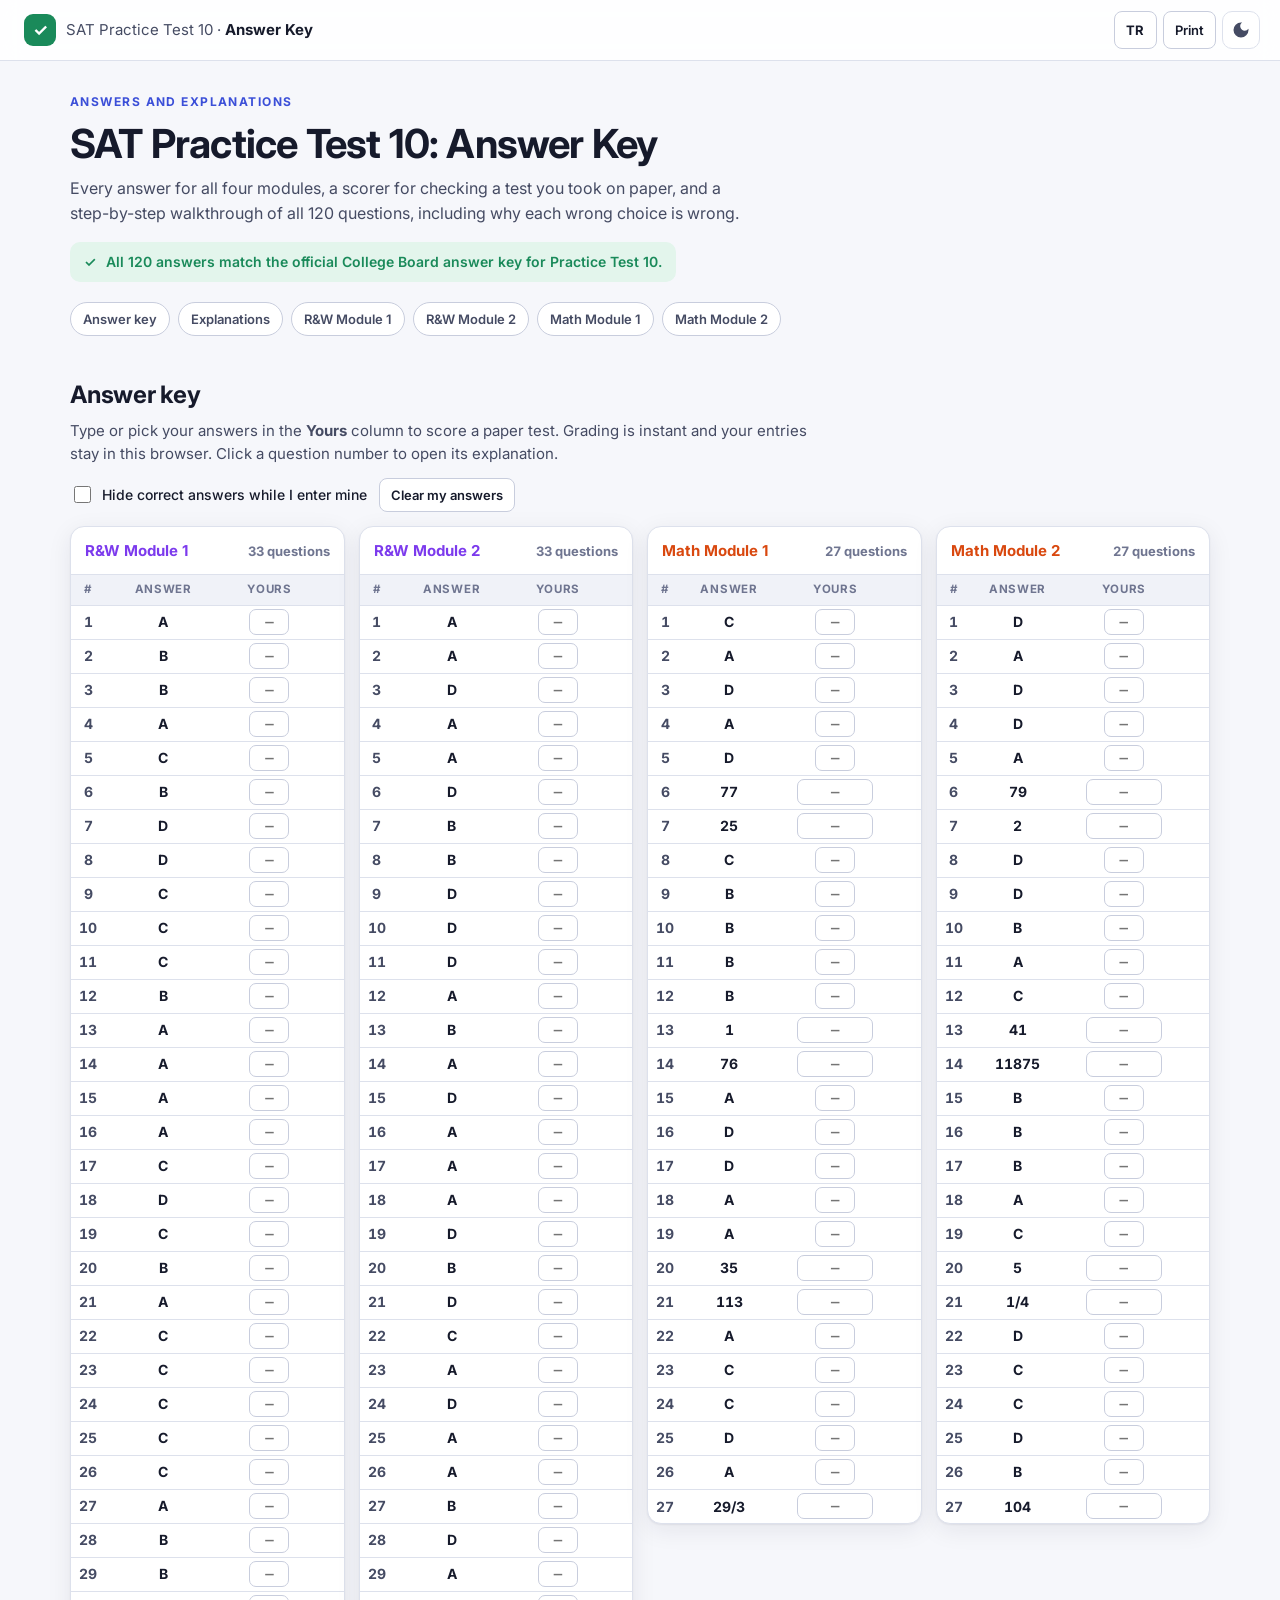
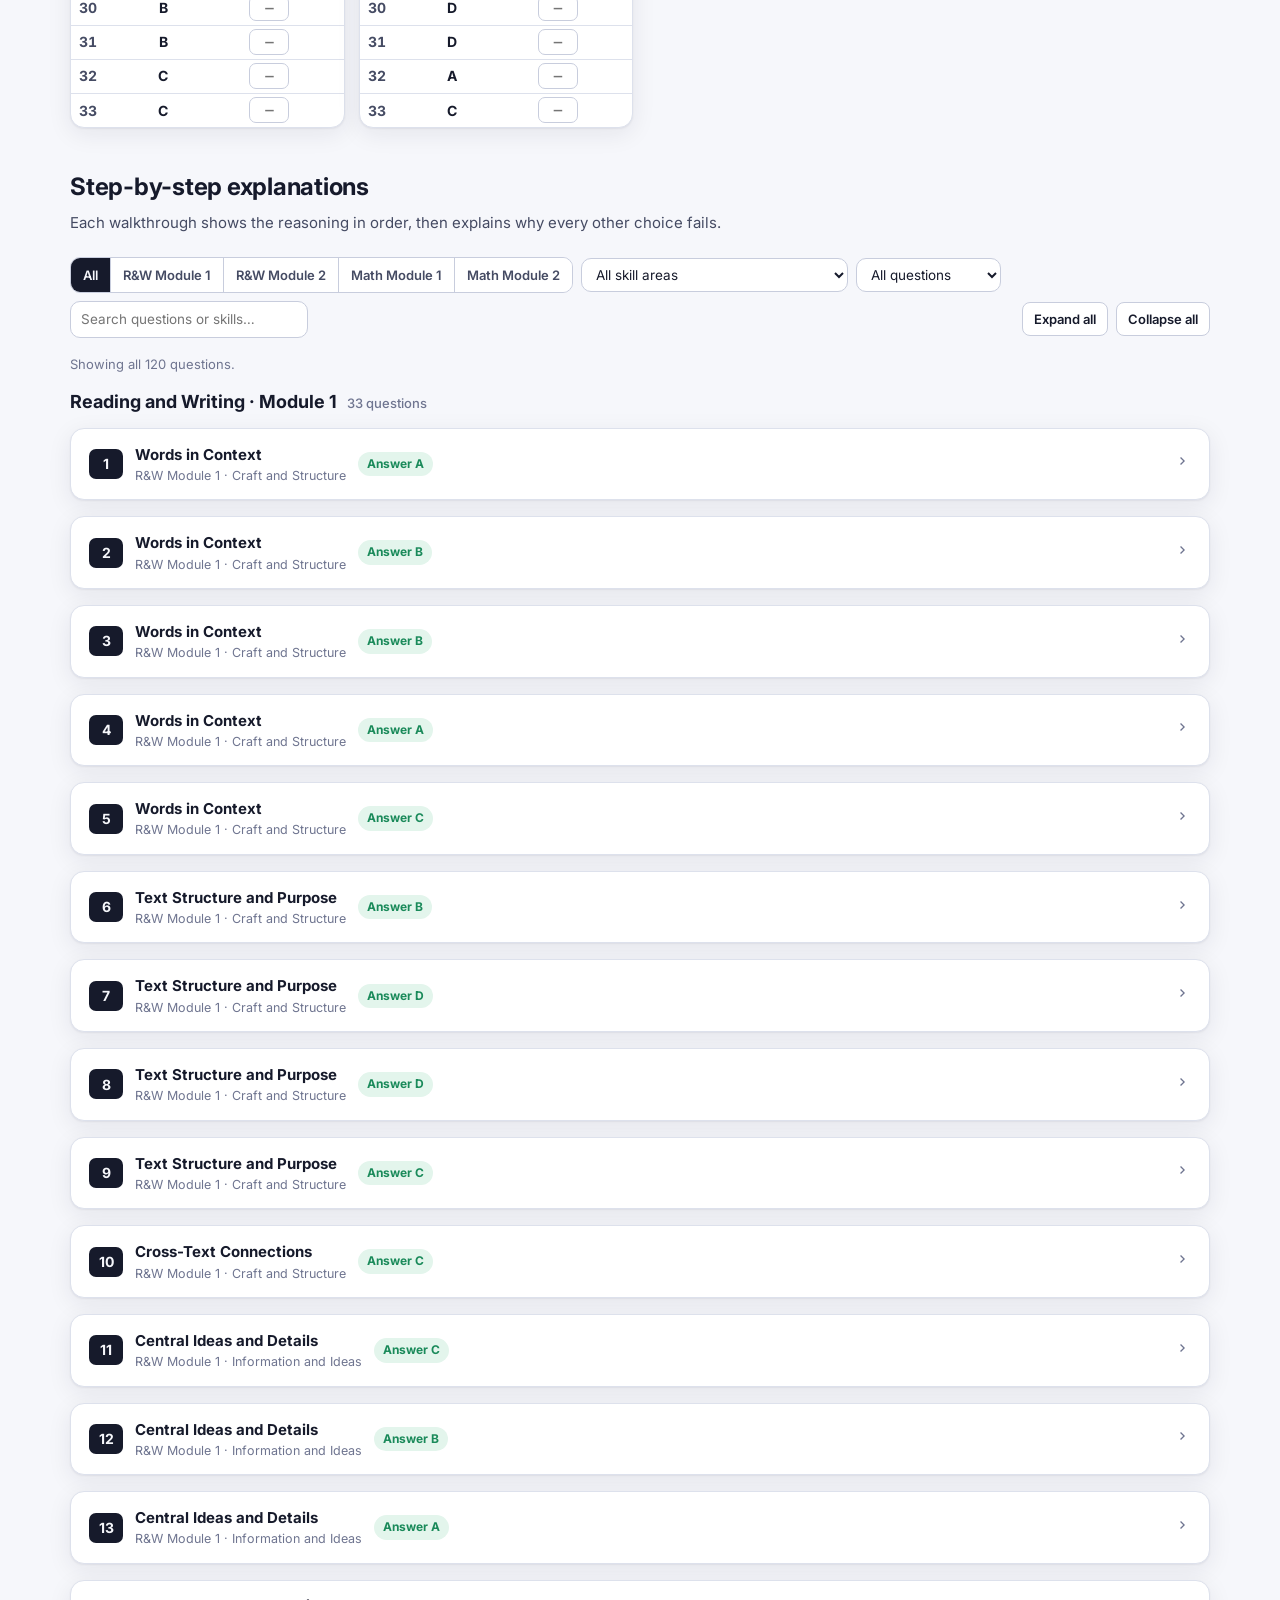
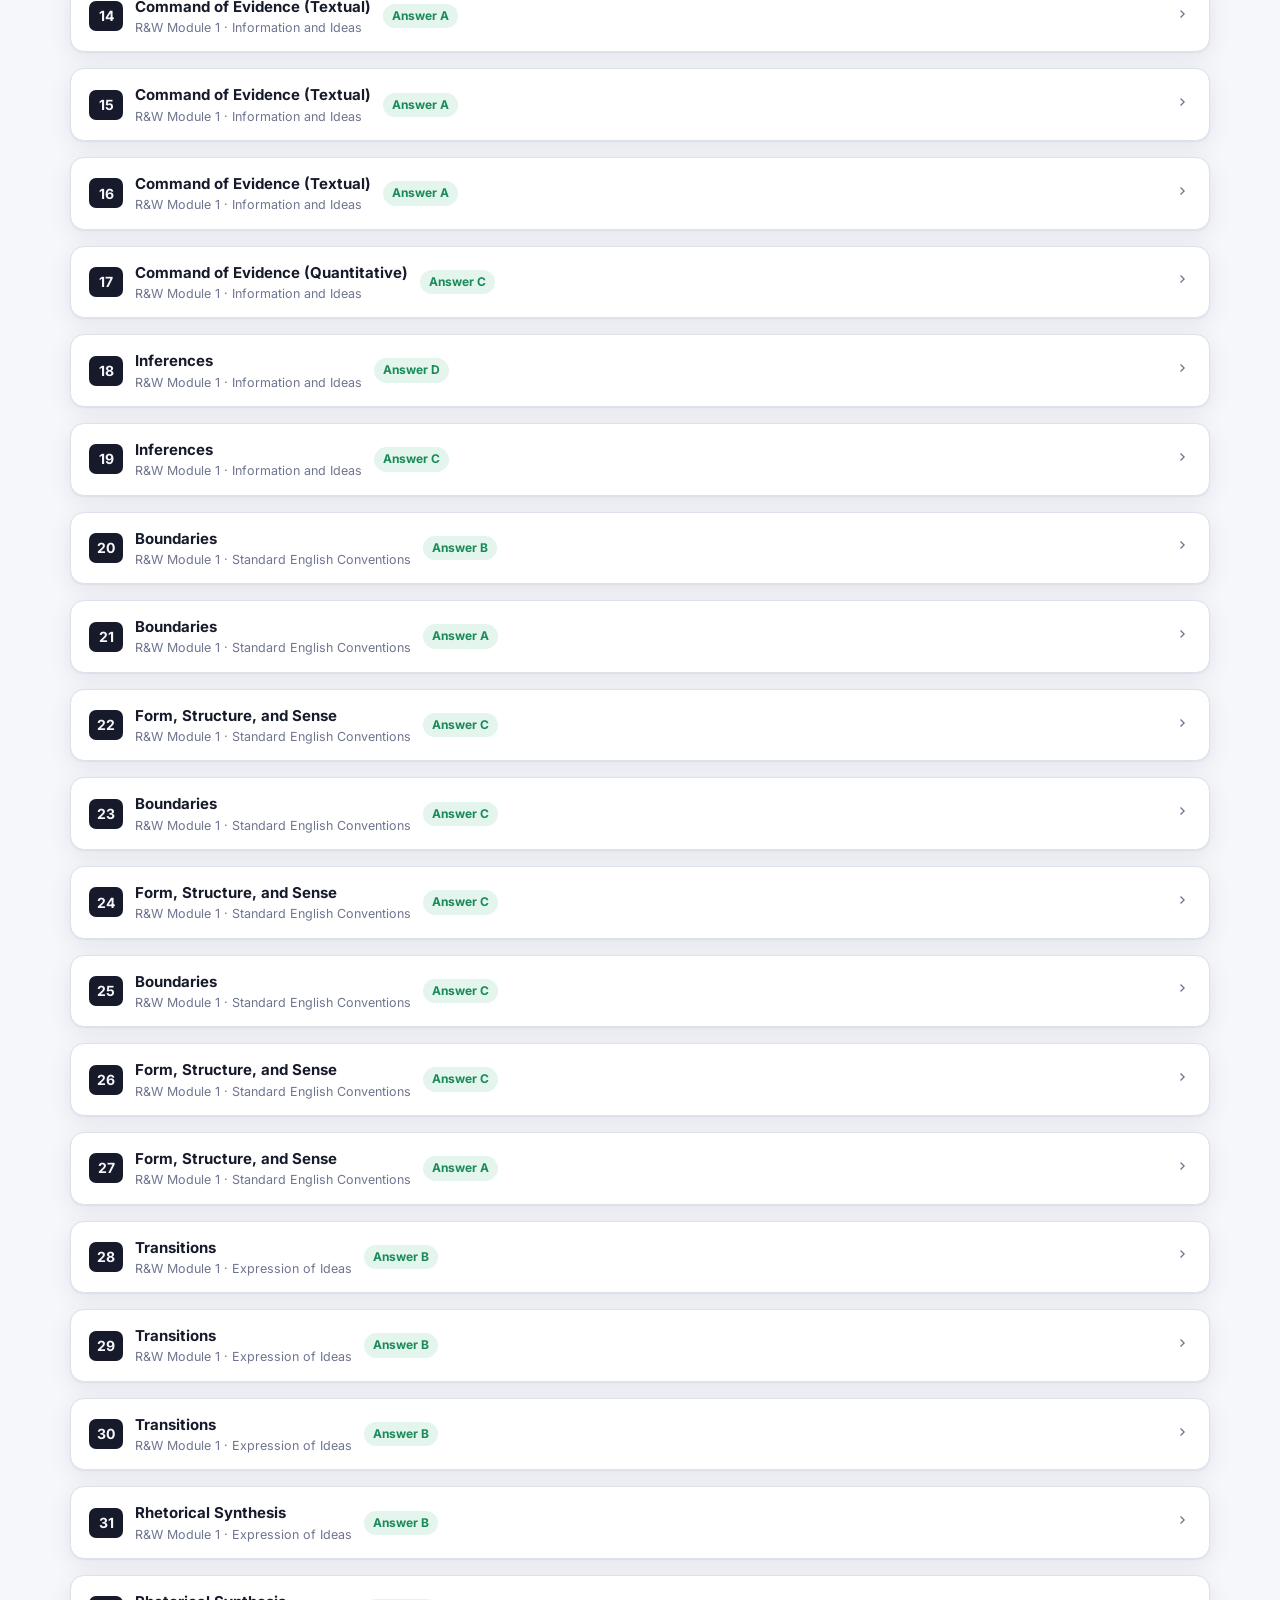
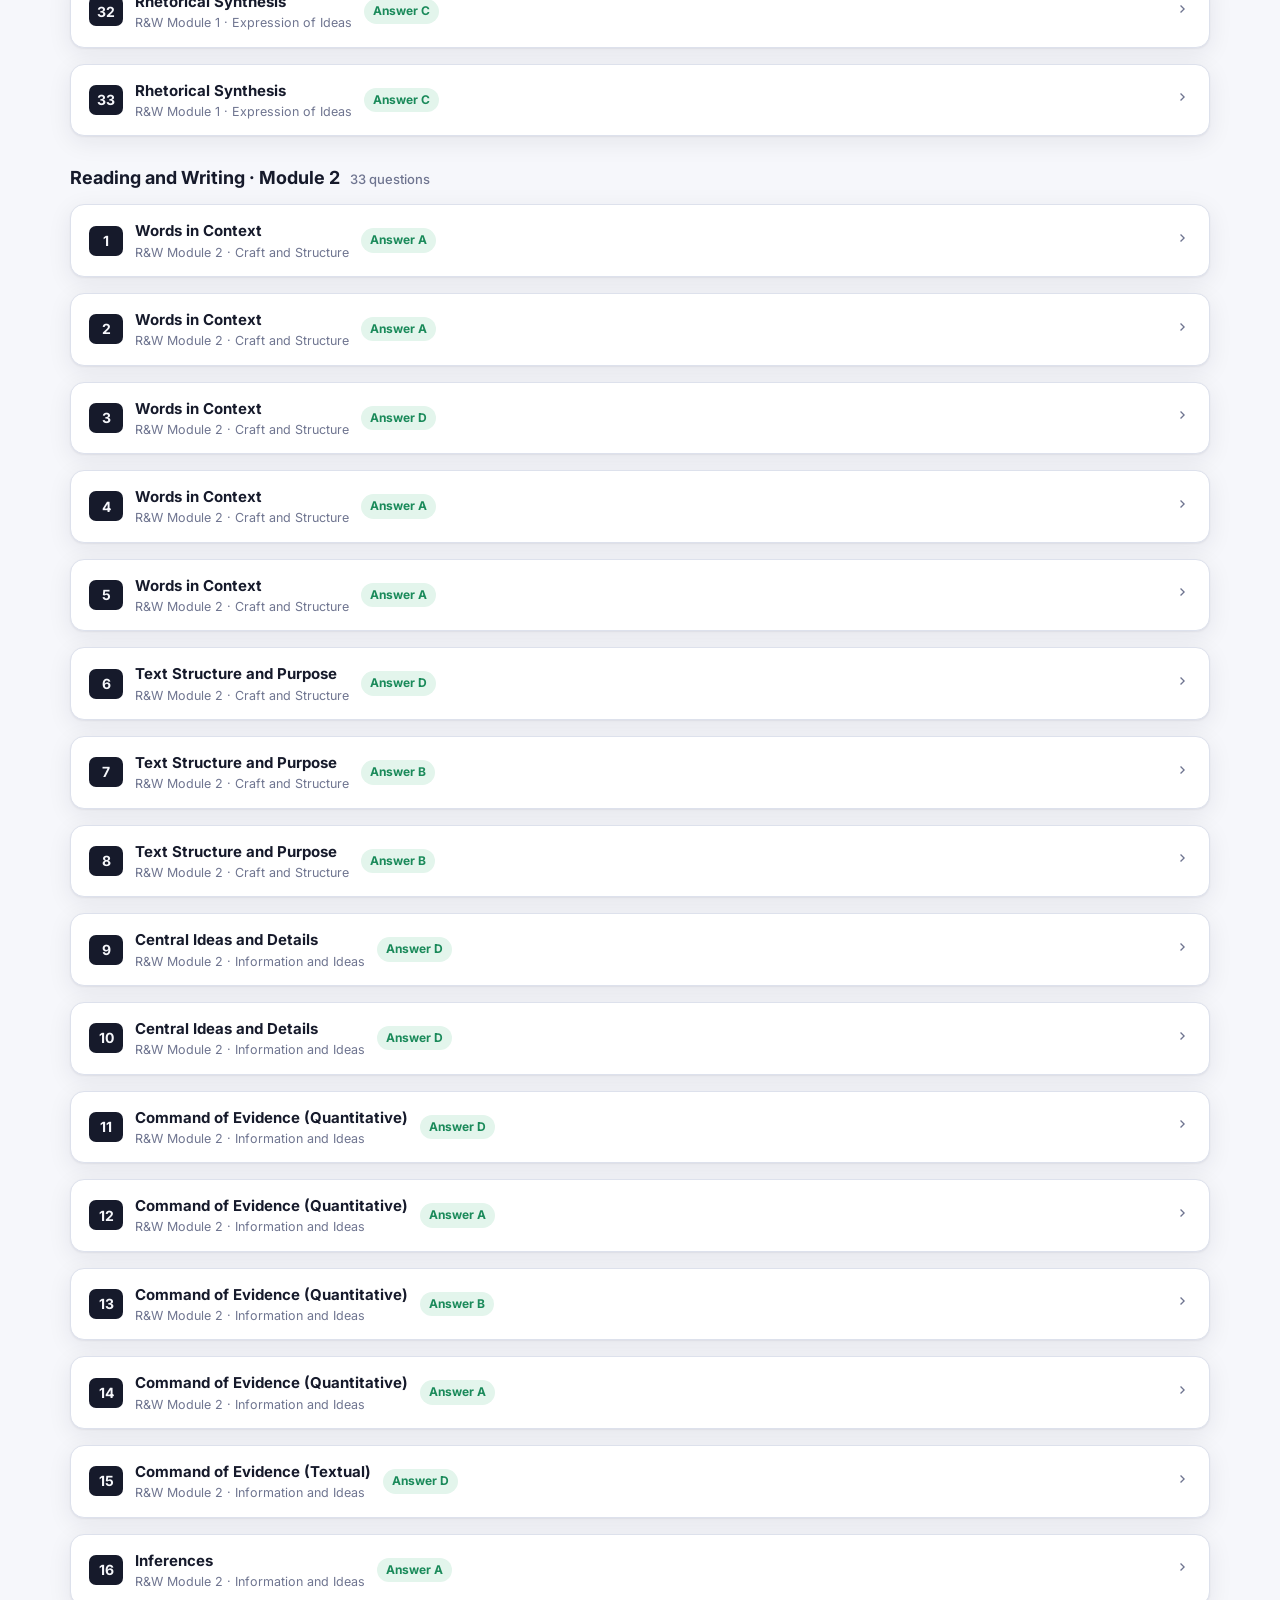
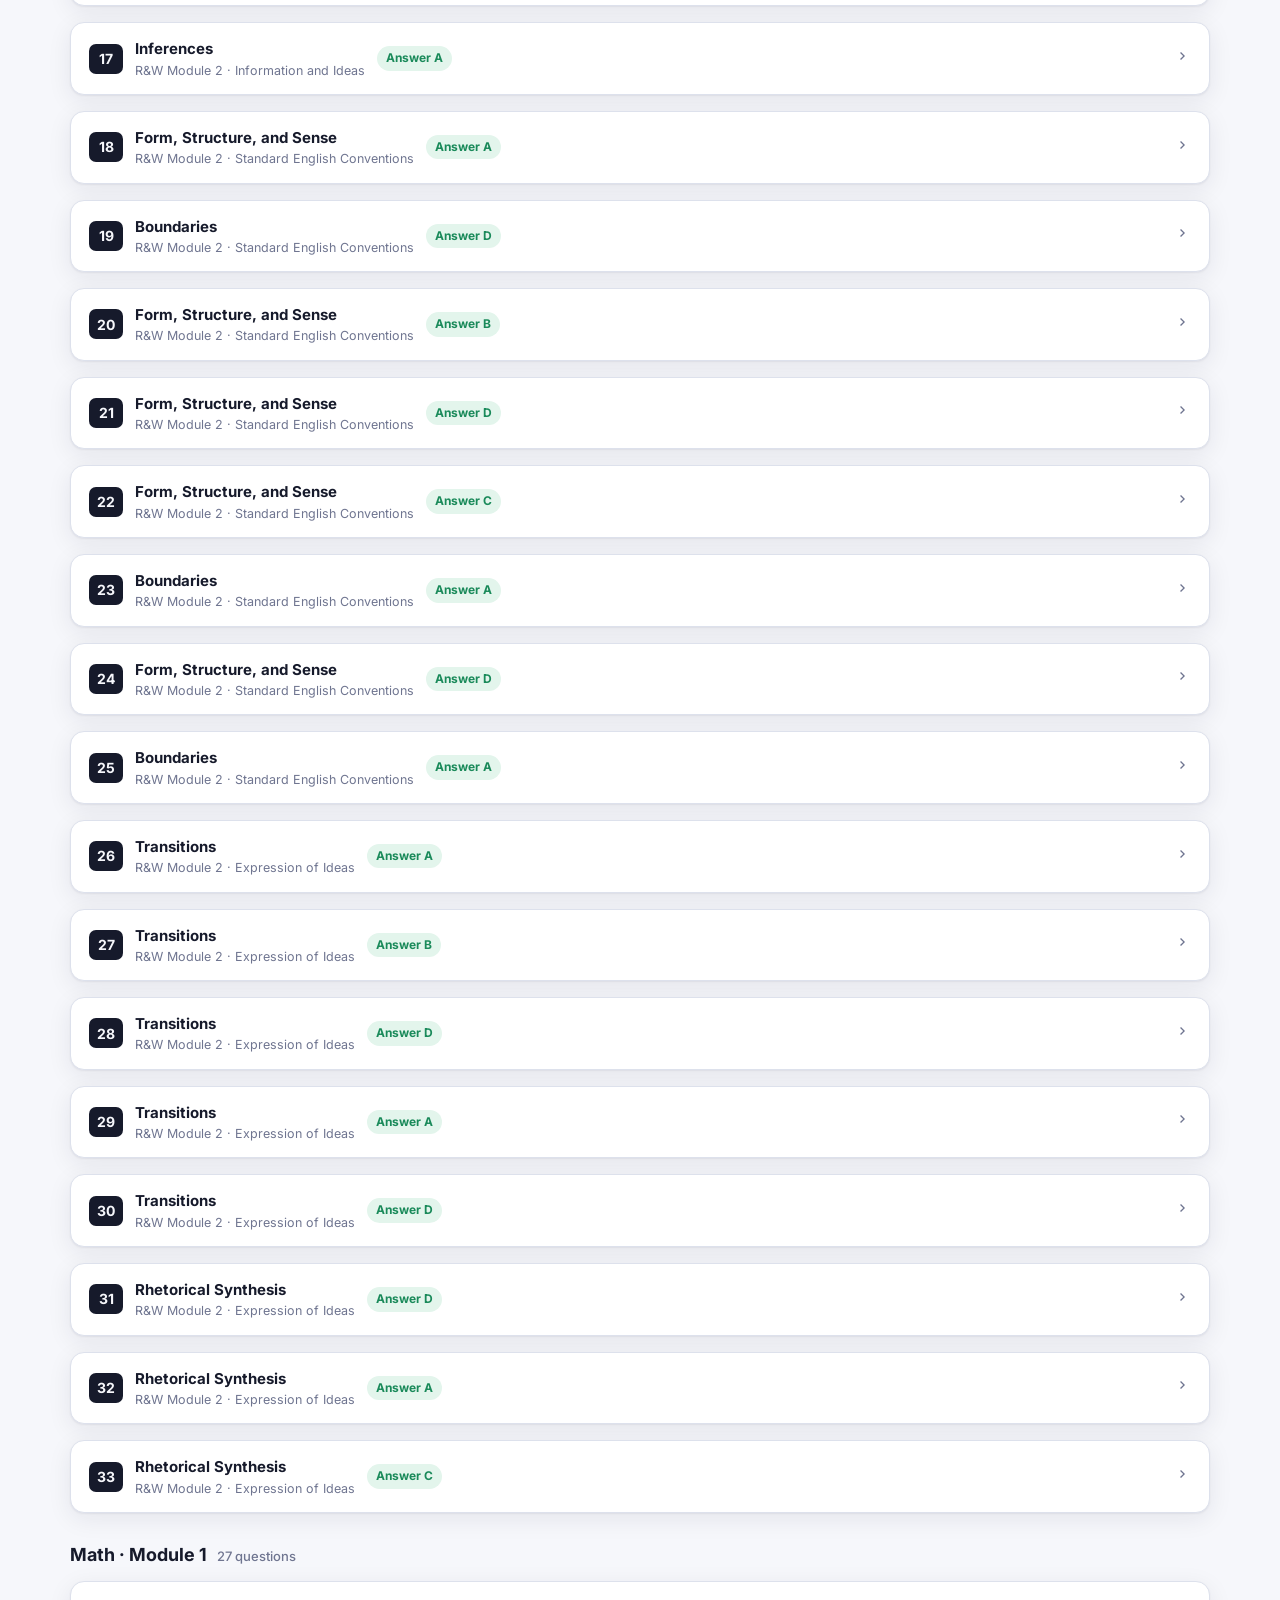
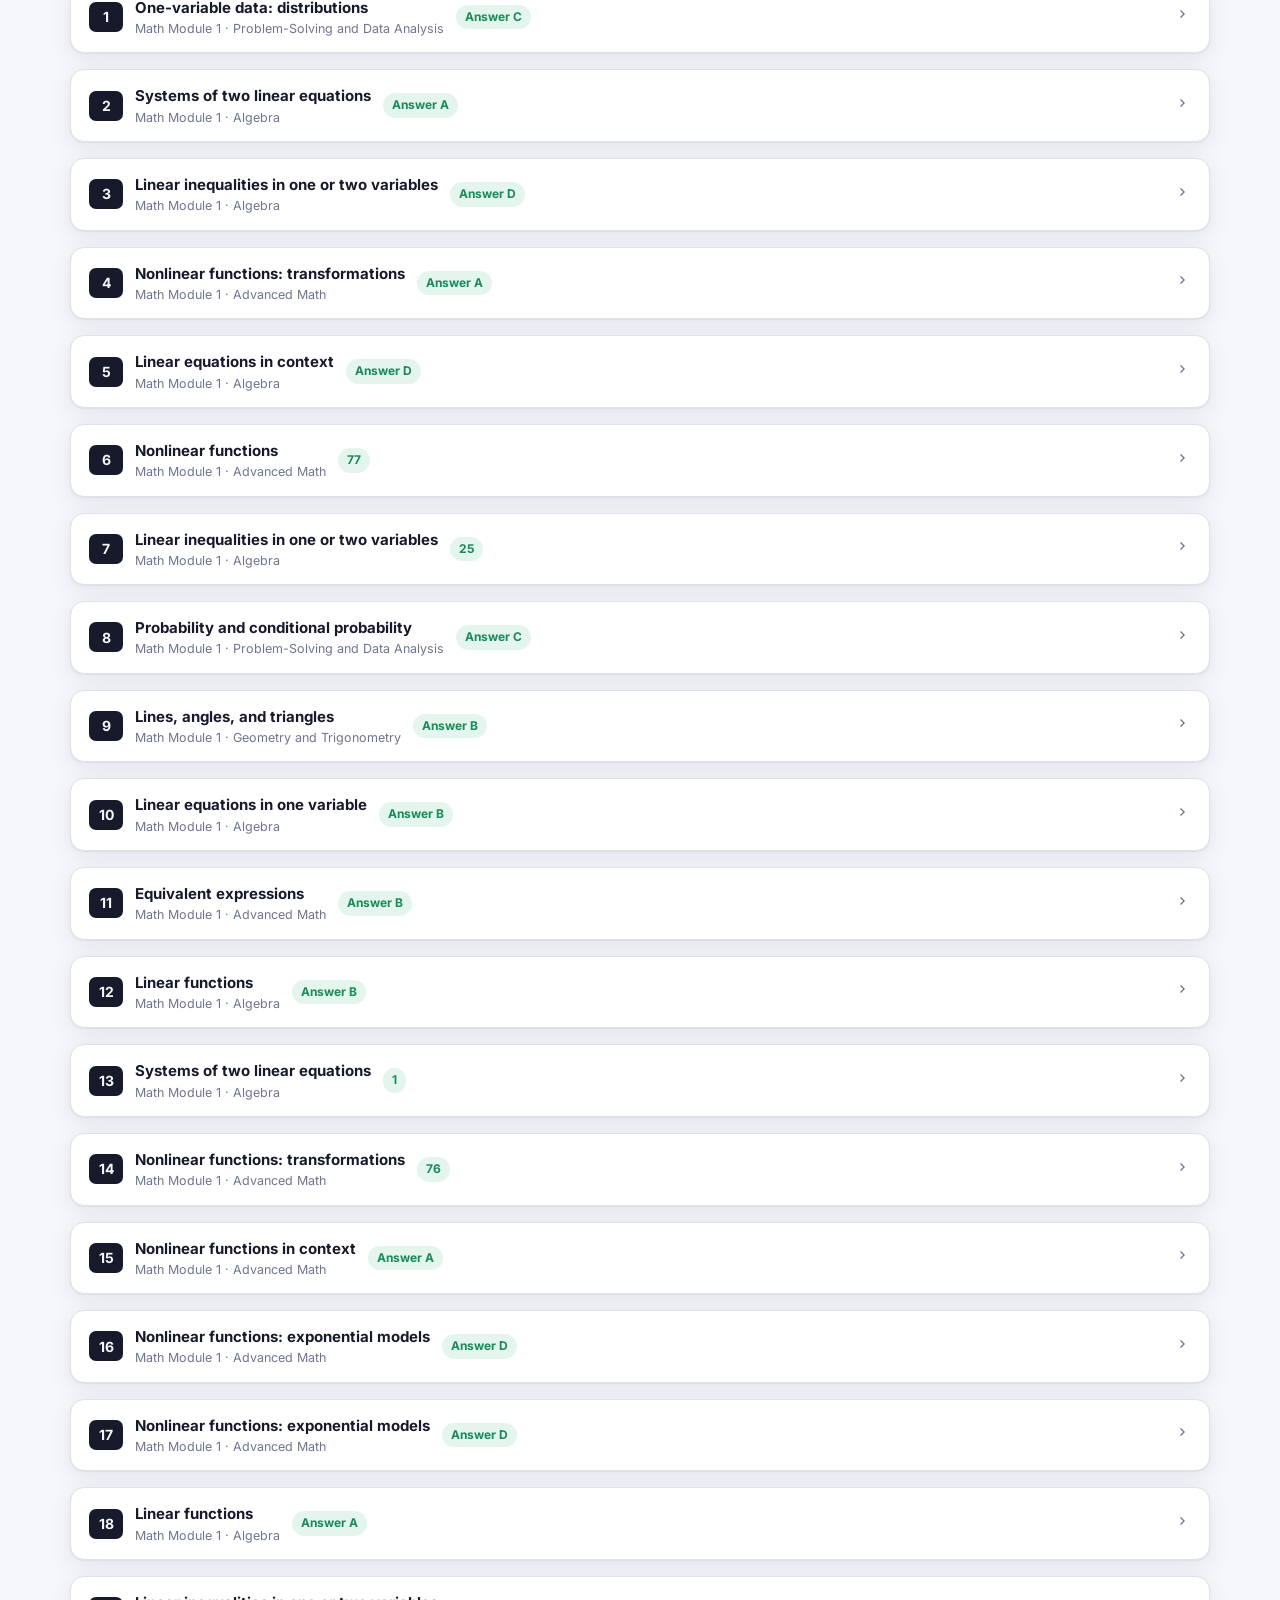
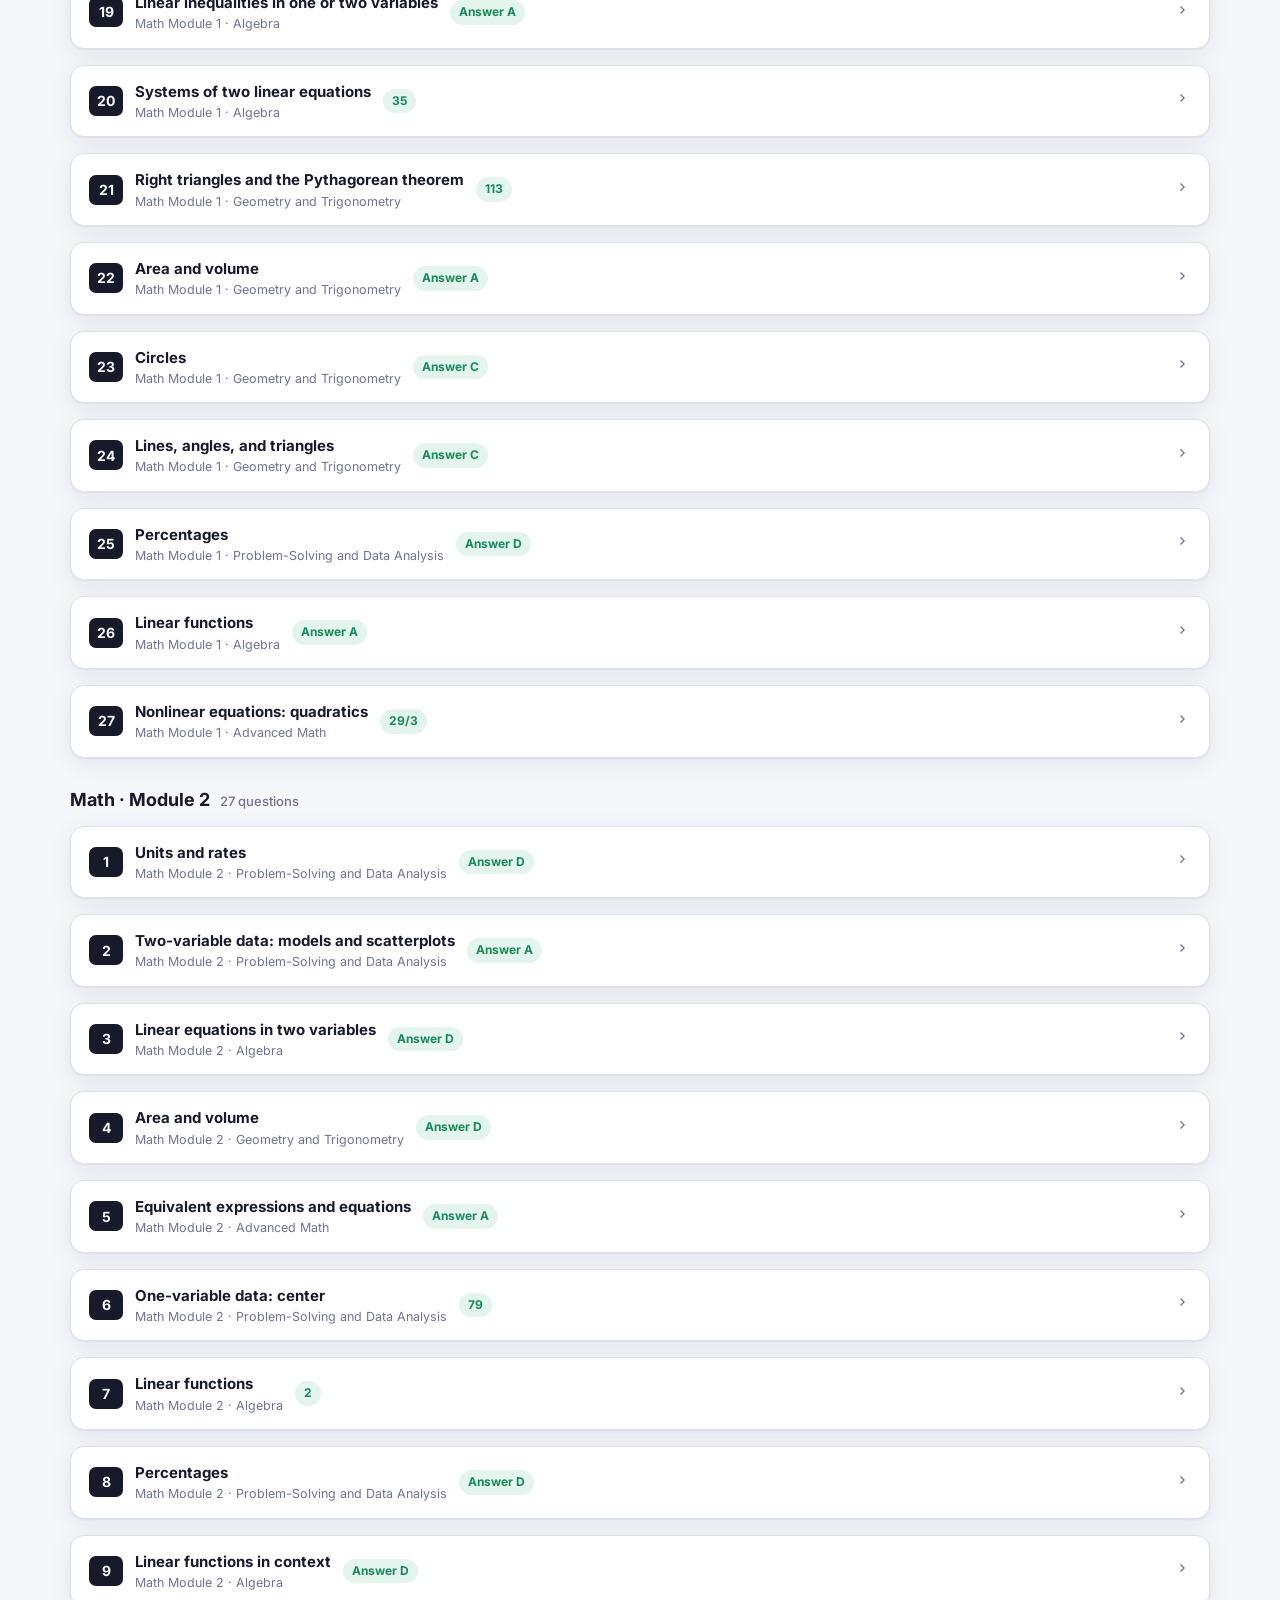
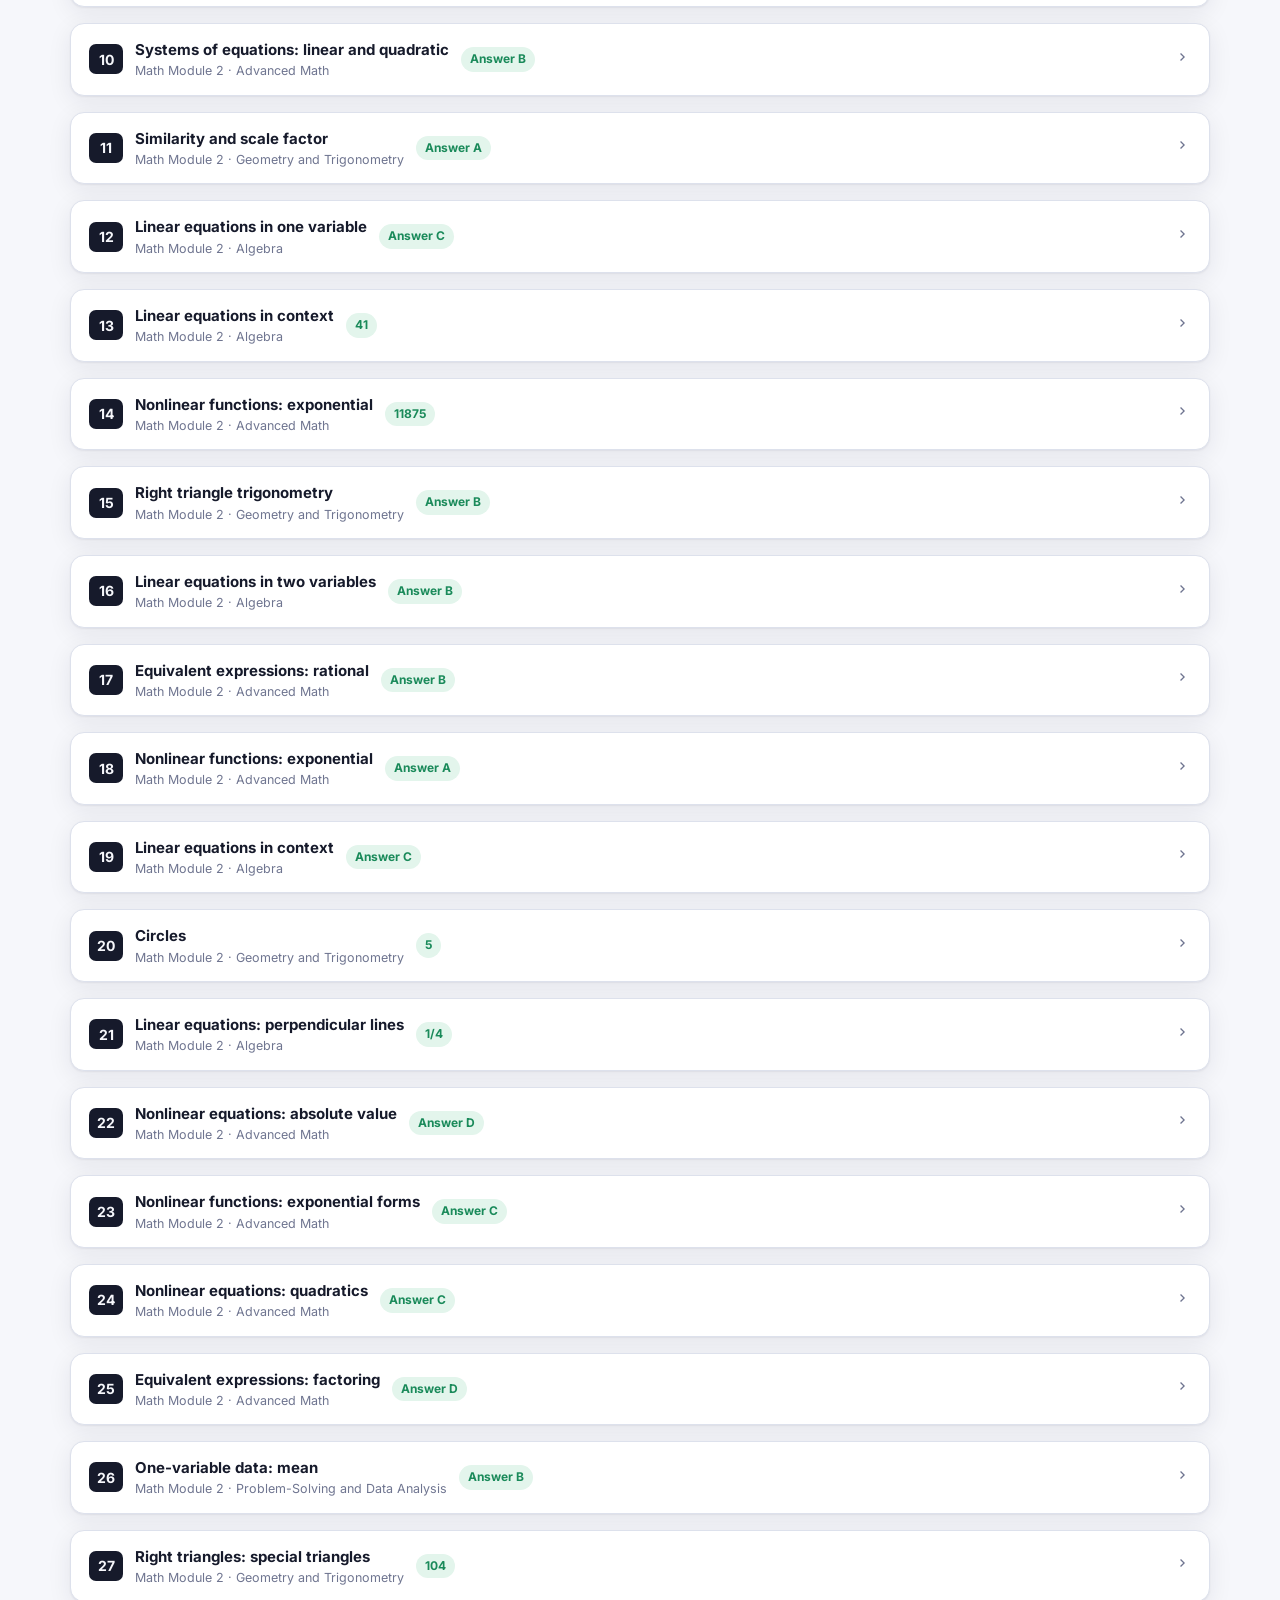
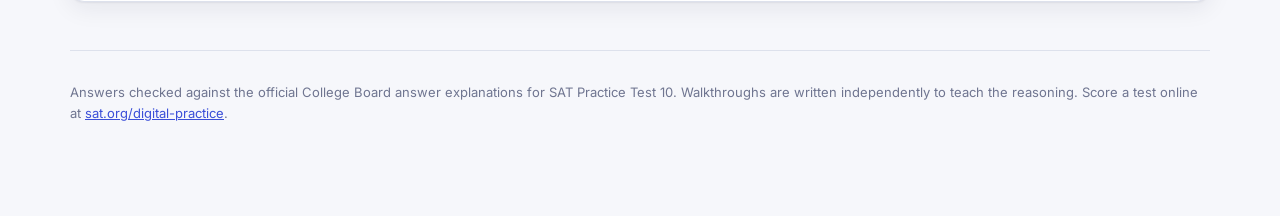
==== commit 9eb08451: "Add Turkish version of the answer key (/tr/) with translated explanations" ====
--- a/index.html
+++ b/index.html
@@ -5,6 +5,7 @@
   <meta name="viewport" content="width=device-width, initial-scale=1">
   <title>SAT Practice Test 10 Answer Key</title>
   <meta name="description" content="Answer key and step-by-step explanations for all 120 questions on SAT Practice Test 10, with a paper-test scorer.">
+  <link rel="alternate" hreflang="tr" href="tr/">
   <link rel="preconnect" href="https://fonts.googleapis.com">
   <link rel="preconnect" href="https://fonts.gstatic.com" crossorigin>
   <link href="https://fonts.googleapis.com/css2?family=Inter:wght@400;500;600;700&family=Source+Serif+4:ital,opsz,wght@0,8..60,400;0,8..60,600;1,8..60,400&display=swap" rel="stylesheet">
@@ -19,6 +20,7 @@
       <span class="brand-text">SAT Practice Test 10 · <strong>Answer Key</strong></span>
     </a>
     <div class="header-actions">
+      <a class="btn sm lang-link" href="tr/" hreflang="tr" lang="tr" title="Türkçe oku">TR</a>
       <button class="btn sm" id="printBtn" title="Print or save as PDF">Print</button>
       <button class="icon-btn" id="themeToggle" aria-label="Toggle dark mode" title="Toggle dark mode">
         <svg viewBox="0 0 24 24" width="20" height="20" aria-hidden="true"><path fill="currentColor" d="M12 3a9 9 0 1 0 9 9c0-.46-.04-.92-.1-1.36a5.39 5.39 0 0 1-4.4 2.26 5.4 5.4 0 0 1-3.14-9.8c-.44-.06-.9-.1-1.36-.1z"/></svg>
--- a/css/answers.css
+++ b/css/answers.css
@@ -3,6 +3,8 @@
 html { scroll-behavior: smooth; scroll-padding-top: 72px; }
 .brand { text-decoration: none; color: inherit; }
 .key-mark { background: var(--good); font-size: 17px; }
+.lang-link { text-decoration: none; font-weight: 700; letter-spacing: .04em; }
+.lang-note { margin: 4px 0 0; font-size: 14px; color: var(--ink-3); }
 .sr { position: absolute; width: 1px; height: 1px; overflow: hidden; clip: rect(0 0 0 0); }
 
 .key-page { max-width: 1180px; margin: 0 auto; padding: 32px 20px 80px; }
